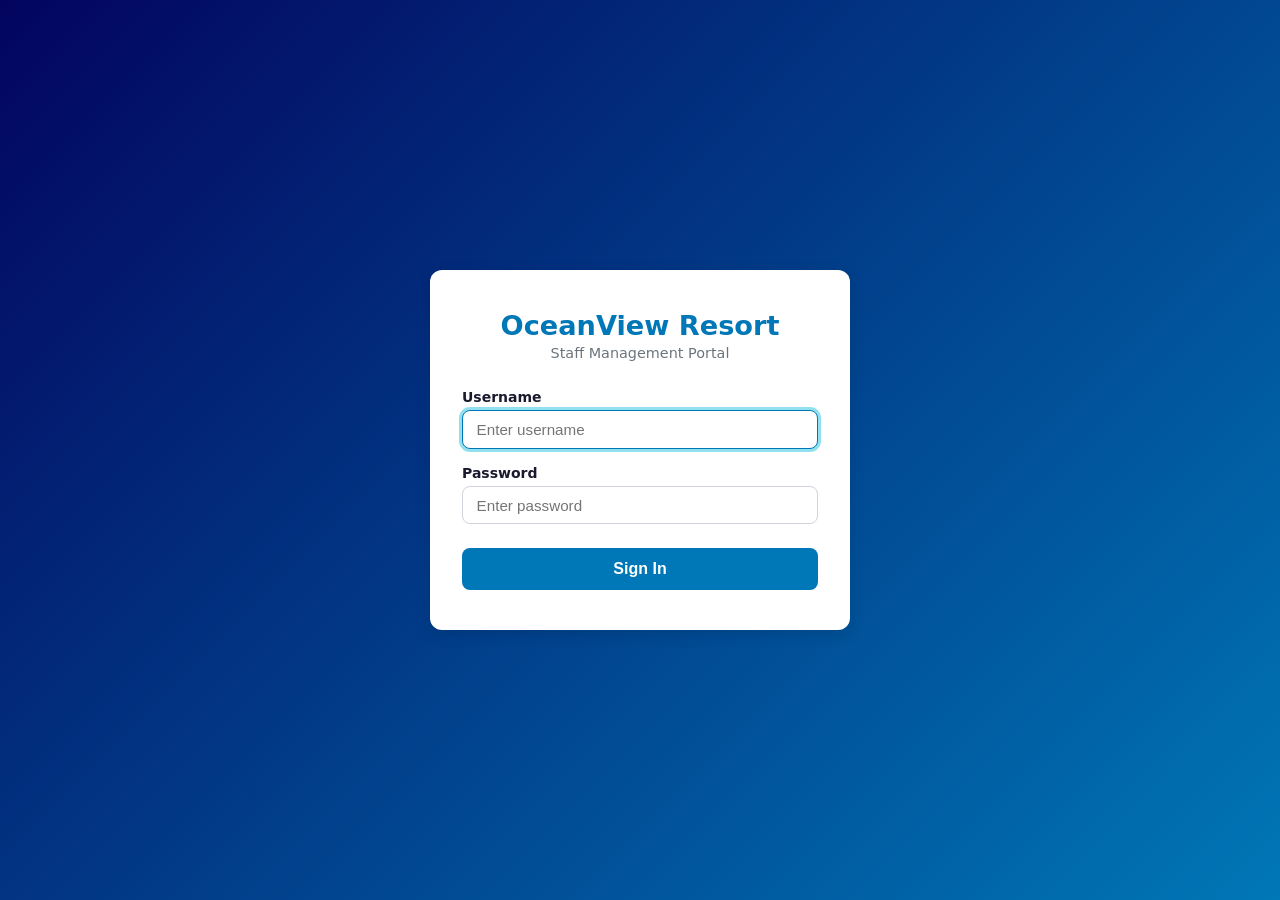
==== target/OceanViewResort-1.0-SNAPSHOT/index.html @ 2cfa8f26 "Migrate JavaFX desktop app to Servlet-based WAR web app - Deleted legacy JavaFX packages: controller" ====
<!DOCTYPE html>
<html lang="en">
<head>
  <meta charset="UTF-8"/>
  <meta name="viewport" content="width=device-width, initial-scale=1.0"/>
  <title>OceanView Resort — Staff Login</title>
  <link rel="stylesheet" href="assets/styles.css"/>
</head>
<body class="login-page">
  <div class="login-card">
    <div class="brand">
      <h1>OceanView Resort</h1>
      <p>Staff Management Portal</p>
    </div>

    <!-- Show error banner when ?error=invalid is in the URL -->
    <div id="error-banner" class="error-banner hidden">
      Invalid username or password. Please try again.
    </div>

    <form action="login" method="post" class="login-form">
      <div class="form-group">
        <label for="username">Username</label>
        <input type="text" id="username" name="username"
               placeholder="Enter username" required autofocus/>
      </div>
      <div class="form-group">
        <label for="password">Password</label>
        <input type="password" id="password" name="password"
               placeholder="Enter password" required/>
      </div>
      <button type="submit" class="btn-primary">Sign In</button>
    </form>
  </div>

  <script>
    // Show error banner if redirected with ?error=invalid
    if (new URLSearchParams(window.location.search).get('error') === 'invalid') {
      document.getElementById('error-banner').classList.remove('hidden');
    }
  </script>
</body>
</html>
---- target/OceanViewResort-1.0-SNAPSHOT/assets/styles.css ----
/* ===================================================
   OceanView Resort — Global Stylesheet
   =================================================== */

/* ---------- Reset & Base ---------- */
*, *::before, *::after { box-sizing: border-box; margin: 0; padding: 0; }

:root {
  --ocean-primary:   #0077b6;
  --ocean-secondary: #00b4d8;
  --ocean-accent:    #90e0ef;
  --ocean-dark:      #03045e;
  --ocean-light:     #caf0f8;
  --text-dark:       #1a1a2e;
  --text-muted:      #6c757d;
  --white:           #ffffff;
  --danger:          #dc3545;
  --success:         #28a745;
  --radius:          8px;
  --shadow:          0 4px 16px rgba(0,0,0,.12);
  --transition:      .25s ease;
}

body {
  font-family: 'Segoe UI', system-ui, -apple-system, sans-serif;
  font-size: 15px;
  color: var(--text-dark);
  background: var(--ocean-light);
  min-height: 100vh;
}

a { color: inherit; text-decoration: none; }

/* ---------- Buttons ---------- */
.btn-primary {
  display: inline-block;
  padding: .65rem 1.5rem;
  background: var(--ocean-primary);
  color: var(--white);
  border: none;
  border-radius: var(--radius);
  font-size: 1rem;
  font-weight: 600;
  cursor: pointer;
  transition: background var(--transition);
}
.btn-primary:hover { background: var(--ocean-dark); }

/* =====================================================
   LOGIN PAGE
   ===================================================== */
.login-page {
  display: flex;
  align-items: center;
  justify-content: center;
  background: linear-gradient(135deg, var(--ocean-dark), var(--ocean-primary));
}

.login-card {
  background: var(--white);
  border-radius: 12px;
  box-shadow: var(--shadow);
  padding: 2.5rem 2rem;
  width: 100%;
  max-width: 420px;
}

.brand {
  text-align: center;
  margin-bottom: 1.75rem;
}
.brand h1 {
  color: var(--ocean-primary);
  font-size: 1.7rem;
  margin-bottom: .25rem;
}
.brand p { color: var(--text-muted); font-size: .9rem; }

.login-form .form-group { margin-bottom: 1rem; }
.login-form label {
  display: block;
  font-weight: 600;
  margin-bottom: .35rem;
  font-size: .875rem;
}
.login-form input {
  width: 100%;
  padding: .6rem .85rem;
  border: 1.5px solid #ced4da;
  border-radius: var(--radius);
  font-size: .95rem;
  transition: border-color var(--transition);
}
.login-form input:focus {
  outline: none;
  border-color: var(--ocean-primary);
  box-shadow: 0 0 0 3px var(--ocean-accent);
}

.login-form .btn-primary { width: 100%; margin-top: .5rem; padding: .75rem; font-size: 1rem; }

.error-banner {
  background: #fdecea;
  color: var(--danger);
  border: 1px solid #f5c6cb;
  border-radius: var(--radius);
  padding: .6rem 1rem;
  margin-bottom: 1rem;
  font-size: .875rem;
  text-align: center;
}
.hidden { display: none !important; }

/* =====================================================
   DASHBOARD PAGE
   ===================================================== */
.dashboard-page { background: #f0f4f8; }

/* --- Top Nav --- */
.top-nav {
  display: flex;
  align-items: center;
  justify-content: space-between;
  background: var(--ocean-dark);
  color: var(--white);
  padding: .9rem 2rem;
  box-shadow: 0 2px 8px rgba(0,0,0,.2);
  position: sticky;
  top: 0;
  z-index: 100;
}
.top-nav .brand { font-size: 1.2rem; font-weight: 700; letter-spacing: .5px; }
.nav-links { display: flex; gap: 1.25rem; }
.nav-link {
  color: var(--ocean-accent);
  font-size: .9rem;
  font-weight: 500;
  padding: .3rem .5rem;
  border-radius: 4px;
  transition: background var(--transition), color var(--transition);
}
.nav-link:hover, .nav-link.active { background: rgba(255,255,255,.1); color: var(--white); }
.nav-link.logout { color: #ffb3b3; }
.nav-link.logout:hover { background: rgba(220,53,69,.2); color: #ff6b6b; }

/* --- Main --- */
.main-content { max-width: 1100px; margin: 0 auto; padding: 2rem 1.5rem; }
.main-content h2 { font-size: 1.6rem; color: var(--ocean-dark); margin-bottom: 1.25rem; }

/* --- Stats Grid --- */
.stats-grid {
  display: grid;
  grid-template-columns: repeat(auto-fit, minmax(180px, 1fr));
  gap: 1rem;
  margin-bottom: 2rem;
}
.stat-card {
  background: var(--white);
  border-radius: var(--radius);
  box-shadow: var(--shadow);
  padding: 1.25rem 1.5rem;
  text-align: center;
  border-top: 4px solid var(--ocean-secondary);
}
.stat-value { font-size: 2rem; font-weight: 700; color: var(--ocean-primary); }
.stat-label { font-size: .8rem; color: var(--text-muted); text-transform: uppercase; letter-spacing: .5px; margin-top: .25rem; }

/* --- Section --- */
.section {
  background: var(--white);
  border-radius: var(--radius);
  box-shadow: var(--shadow);
  padding: 1.5rem;
  margin-bottom: 1.75rem;
}
.section h3 { font-size: 1.1rem; color: var(--ocean-dark); margin-bottom: 1.25rem; border-bottom: 2px solid var(--ocean-light); padding-bottom: .5rem; }

/* --- Reservation Form --- */
.res-form .form-row { display: flex; gap: 1rem; flex-wrap: wrap; margin-bottom: .75rem; }
.res-form .form-group { flex: 1; min-width: 160px; }
.res-form label { display: block; font-size: .8rem; font-weight: 600; margin-bottom: .3rem; color: var(--text-muted); }
.res-form input, .res-form select {
  width: 100%;
  padding: .55rem .75rem;
  border: 1.5px solid #ced4da;
  border-radius: var(--radius);
  font-size: .9rem;
}
.res-form input:focus, .res-form select:focus {
  outline: none; border-color: var(--ocean-primary);
  box-shadow: 0 0 0 3px var(--ocean-accent);
}

/* --- Alert messages --- */
.alert { padding: .6rem 1rem; border-radius: var(--radius); margin-bottom: 1rem; font-size: .875rem; }
.alert.success { background: #d4edda; color: #155724; border: 1px solid #c3e6cb; }
.alert.error   { background: #fdecea; color: var(--danger); border: 1px solid #f5c6cb; }

/* --- Table --- */
.table-wrapper { overflow-x: auto; }
table { width: 100%; border-collapse: collapse; font-size: .9rem; }
th {
  background: var(--ocean-primary);
  color: var(--white);
  padding: .7rem 1rem;
  text-align: left;
  font-weight: 600;
}
td { padding: .65rem 1rem; border-bottom: 1px solid #e9ecef; }
tr:hover td { background: var(--ocean-light); }
.loading-cell { text-align: center; color: var(--text-muted); }

/* --- Responsive --- */
@media (max-width: 600px) {
  .top-nav { padding: .75rem 1rem; }
  .main-content { padding: 1rem; }
  .stats-grid { grid-template-columns: 1fr 1fr; }
  .res-form .form-row { flex-direction: column; }
}
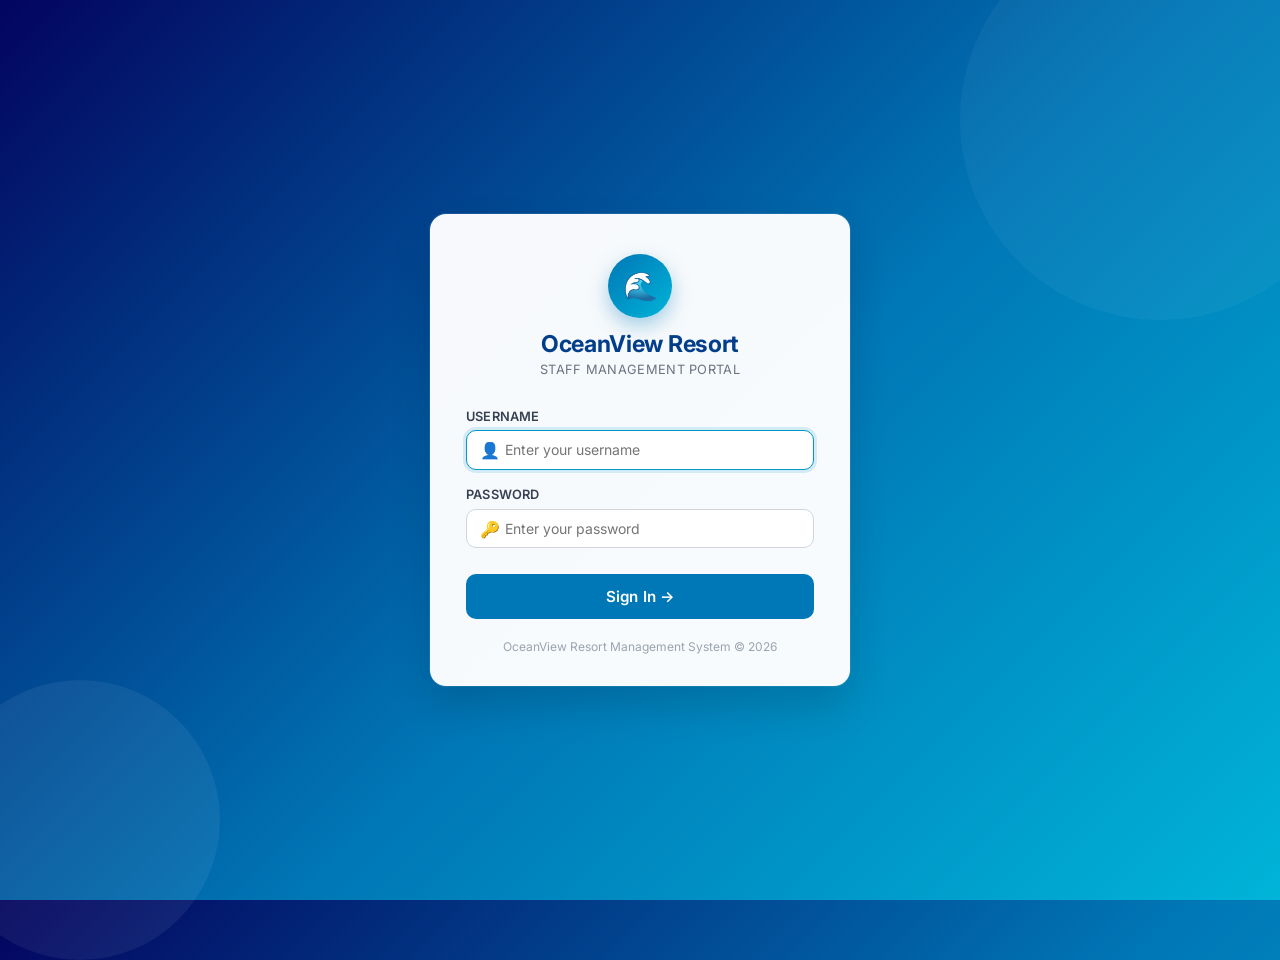
==== commit 7a41e0e5: "Full modernization: Jakarta EE 9 + Ocean Dashboard UI - Jakarta Servlet 6.0 (Tomcat 10+) throughout " ====
--- a/target/OceanViewResort-1.0-SNAPSHOT/index.html
+++ b/target/OceanViewResort-1.0-SNAPSHOT/index.html
@@ -4,40 +4,86 @@
   <meta charset="UTF-8"/>
   <meta name="viewport" content="width=device-width, initial-scale=1.0"/>
   <title>OceanView Resort — Staff Login</title>
+  <link rel="preconnect" href="https://fonts.googleapis.com"/>
+  <link href="https://fonts.googleapis.com/css2?family=Inter:wght@400;500;600;700;800&display=swap" rel="stylesheet"/>
   <link rel="stylesheet" href="assets/styles.css"/>
 </head>
 <body class="login-page">
+
   <div class="login-card">
-    <div class="brand">
+
+    <!-- ── Brand ── -->
+    <div class="login-logo">
+      <div class="logo-icon">🌊</div>
       <h1>OceanView Resort</h1>
       <p>Staff Management Portal</p>
     </div>
 
-    <!-- Show error banner when ?error=invalid is in the URL -->
-    <div id="error-banner" class="error-banner hidden">
-      Invalid username or password. Please try again.
+    <!-- ── Alert banners (shown via URL params) ── -->
+    <div id="banner-invalid" class="alert-banner error hidden">
+      ⚠️ Invalid username or password. Please try again.
+    </div>
+    <div id="banner-empty" class="alert-banner error hidden">
+      ⚠️ Please enter both username and password.
+    </div>
+    <div id="banner-session" class="alert-banner info hidden">
+      🔒 Your session has expired. Please log in again.
+    </div>
+    <div id="banner-logout" class="alert-banner success hidden">
+      ✅ You have been successfully logged out.
     </div>
 
-    <form action="login" method="post" class="login-form">
+    <!-- ── Login form ── -->
+    <form action="login" method="post" class="login-form" id="login-form">
       <div class="form-group">
         <label for="username">Username</label>
-        <input type="text" id="username" name="username"
-               placeholder="Enter username" required autofocus/>
+        <div class="input-icon-wrap">
+          <span class="icon">👤</span>
+          <input type="text" id="username" name="username"
+                 placeholder="Enter your username"
+                 autocomplete="username" required autofocus/>
+        </div>
       </div>
+
       <div class="form-group">
         <label for="password">Password</label>
-        <input type="password" id="password" name="password"
-               placeholder="Enter password" required/>
+        <div class="input-icon-wrap">
+          <span class="icon">🔑</span>
+          <input type="password" id="password" name="password"
+                 placeholder="Enter your password"
+                 autocomplete="current-password" required/>
+        </div>
       </div>
-      <button type="submit" class="btn-primary">Sign In</button>
+
+      <button type="submit" class="btn btn-primary">
+        Sign In →
+      </button>
     </form>
+
+    <p style="text-align:center;margin-top:1.25rem;font-size:.75rem;color:var(--gray-400);">
+      OceanView Resort Management System &copy; 2026
+    </p>
   </div>
 
   <script>
-    // Show error banner if redirected with ?error=invalid
-    if (new URLSearchParams(window.location.search).get('error') === 'invalid') {
-      document.getElementById('error-banner').classList.remove('hidden');
-    }
+    // Show the correct alert based on URL parameter
+    const params = new URLSearchParams(window.location.search);
+    const err = params.get('error');
+    const logout = params.get('logout');
+    if (err === 'invalid')  document.getElementById('banner-invalid').classList.remove('hidden');
+    if (err === 'empty')    document.getElementById('banner-empty').classList.remove('hidden');
+    if (err === 'session')  document.getElementById('banner-session').classList.remove('hidden');
+    if (logout === 'true')  document.getElementById('banner-logout').classList.remove('hidden');
+
+    // Clear error params from URL bar without reload
+    if (err || logout) history.replaceState({}, '', window.location.pathname);
+
+    // Disable submit briefly to prevent double-click
+    document.getElementById('login-form').addEventListener('submit', function() {
+      const btn = this.querySelector('[type=submit]');
+      btn.disabled = true;
+      btn.innerHTML = '<span style="display:inline-block;width:14px;height:14px;border:2px solid rgba(255,255,255,.4);border-top-color:#fff;border-radius:50%;animation:spin .7s linear infinite;vertical-align:middle"></span> Signing in…';
+    });
   </script>
 </body>
 </html>
--- a/target/OceanViewResort-1.0-SNAPSHOT/assets/styles.css
+++ b/target/OceanViewResort-1.0-SNAPSHOT/assets/styles.css
@@ -1,219 +1,872 @@
-/* ===================================================
-   OceanView Resort — Global Stylesheet
-   =================================================== */
-
-/* ---------- Reset & Base ---------- */
+﻿/* ============================================================
+   OceanView Resort â€“ Master Stylesheet
+   Ocean Theme | CSS Grid + Flexbox | Responsive
+   ============================================================ */
+
+/* â”€â”€ Custom Properties â”€â”€â”€â”€â”€â”€â”€â”€â”€â”€â”€â”€â”€â”€â”€â”€â”€â”€â”€â”€â”€â”€â”€â”€â”€â”€â”€â”€â”€â”€â”€â”€â”€â”€â”€â”€â”€â”€â”€â”€ */
+:root {
+  --oc-900: #03045e;
+  --oc-800: #023e8a;
+  --oc-700: #0077b6;
+  --oc-600: #0096c7;
+  --oc-500: #00b4d8;
+  --oc-400: #48cae4;
+  --oc-300: #90e0ef;
+  --oc-200: #ade8f4;
+  --oc-100: #caf0f8;
+  --oc-50 : #f0fbff;
+
+  --green  : #10b981;
+  --yellow : #f59e0b;
+  --red    : #ef4444;
+  --purple : #8b5cf6;
+
+  --gray-900: #111827;
+  --gray-800: #1f2937;
+  --gray-700: #374151;
+  --gray-600: #4b5563;
+  --gray-500: #6b7280;
+  --gray-400: #9ca3af;
+  --gray-300: #d1d5db;
+  --gray-200: #e5e7eb;
+  --gray-100: #f3f4f6;
+  --white   : #ffffff;
+
+  --sidebar-w : 255px;
+  --header-h  : 64px;
+  --radius    : 10px;
+  --radius-lg : 16px;
+  --shadow-sm : 0 1px 3px rgba(0,0,0,.08), 0 1px 2px rgba(0,0,0,.06);
+  --shadow    : 0 4px 16px rgba(0,0,0,.10);
+  --shadow-lg : 0 20px 40px rgba(0,0,0,.14);
+  --transition: .2s cubic-bezier(.4,0,.2,1);
+}
+
+/* â”€â”€ Reset â”€â”€â”€â”€â”€â”€â”€â”€â”€â”€â”€â”€â”€â”€â”€â”€â”€â”€â”€â”€â”€â”€â”€â”€â”€â”€â”€â”€â”€â”€â”€â”€â”€â”€â”€â”€â”€â”€â”€â”€â”€â”€â”€â”€â”€â”€â”€â”€â”€â”€â”€â”€â”€ */
 *, *::before, *::after { box-sizing: border-box; margin: 0; padding: 0; }
-
-:root {
-  --ocean-primary:   #0077b6;
-  --ocean-secondary: #00b4d8;
-  --ocean-accent:    #90e0ef;
-  --ocean-dark:      #03045e;
-  --ocean-light:     #caf0f8;
-  --text-dark:       #1a1a2e;
-  --text-muted:      #6c757d;
-  --white:           #ffffff;
-  --danger:          #dc3545;
-  --success:         #28a745;
-  --radius:          8px;
-  --shadow:          0 4px 16px rgba(0,0,0,.12);
-  --transition:      .25s ease;
-}
-
+html { -webkit-text-size-adjust: 100%; }
 body {
-  font-family: 'Segoe UI', system-ui, -apple-system, sans-serif;
-  font-size: 15px;
-  color: var(--text-dark);
-  background: var(--ocean-light);
+  font-family: 'Inter', 'Segoe UI', system-ui, -apple-system, sans-serif;
+  font-size: 14px;
+  color: var(--gray-800);
+  background: var(--gray-100);
+  -webkit-font-smoothing: antialiased;
+}
+a { color: inherit; text-decoration: none; }
+img { display: block; max-width: 100%; }
+button, input, select, textarea { font-family: inherit; font-size: inherit; }
+
+/* ============================================================
+   â–ˆâ–ˆ       â–ˆâ–ˆâ–ˆâ–ˆâ–ˆâ–ˆ   â–ˆâ–ˆâ–ˆâ–ˆâ–ˆâ–ˆ  â–ˆâ–ˆ â–ˆâ–ˆâ–ˆ    â–ˆâ–ˆ
+   â–ˆâ–ˆ      â–ˆâ–ˆ    â–ˆâ–ˆ â–ˆâ–ˆ       â–ˆâ–ˆ â–ˆâ–ˆâ–ˆâ–ˆ   â–ˆâ–ˆ
+   â–ˆâ–ˆ      â–ˆâ–ˆ    â–ˆâ–ˆ â–ˆâ–ˆ   â–ˆâ–ˆâ–ˆ â–ˆâ–ˆ â–ˆâ–ˆ â–ˆâ–ˆ  â–ˆâ–ˆ
+   â–ˆâ–ˆ      â–ˆâ–ˆ    â–ˆâ–ˆ â–ˆâ–ˆ    â–ˆâ–ˆ â–ˆâ–ˆ â–ˆâ–ˆ  â–ˆâ–ˆ â–ˆâ–ˆ
+   â–ˆâ–ˆâ–ˆâ–ˆâ–ˆâ–ˆâ–ˆ  â–ˆâ–ˆâ–ˆâ–ˆâ–ˆâ–ˆ   â–ˆâ–ˆâ–ˆâ–ˆâ–ˆâ–ˆ  â–ˆâ–ˆ â–ˆâ–ˆ   â–ˆâ–ˆâ–ˆâ–ˆ
+   ============================================================ */
+.login-page {
   min-height: 100vh;
-}
-
-a { color: inherit; text-decoration: none; }
-
-/* ---------- Buttons ---------- */
-.btn-primary {
-  display: inline-block;
-  padding: .65rem 1.5rem;
-  background: var(--ocean-primary);
-  color: var(--white);
+  display: flex;
+  align-items: center;
+  justify-content: center;
+  background:
+    linear-gradient(135deg, var(--oc-900) 0%, var(--oc-700) 55%, var(--oc-500) 100%);
+  position: relative;
+  overflow: hidden;
+}
+
+/* Decorative wave blobs */
+.login-page::before,
+.login-page::after {
+  content: '';
+  position: absolute;
+  border-radius: 50%;
+  animation: float 8s ease-in-out infinite;
+}
+.login-page::before {
+  width: 400px; height: 400px;
+  background: rgba(255,255,255,.04);
+  top: -80px; right: -80px;
+}
+.login-page::after {
+  width: 280px; height: 280px;
+  background: rgba(255,255,255,.06);
+  bottom: -60px; left: -60px;
+  animation-delay: -4s;
+}
+@keyframes float {
+  0%,100% { transform: translateY(0) rotate(0deg); }
+  50%      { transform: translateY(-20px) rotate(5deg); }
+}
+
+/* â”€ Card â”€â”€â”€â”€â”€â”€â”€â”€â”€â”€â”€â”€â”€â”€â”€â”€â”€â”€â”€â”€â”€â”€â”€â”€â”€â”€â”€â”€â”€â”€â”€â”€â”€â”€â”€â”€â”€â”€â”€â”€â”€â”€â”€â”€â”€â”€â”€â”€â”€â”€â”€â”€â”€â”€â”€ */
+.login-card {
+  position: relative;
+  z-index: 1;
+  background: rgba(255,255,255,.97);
+  backdrop-filter: blur(12px);
+  border-radius: var(--radius-lg);
+  box-shadow: var(--shadow-lg), 0 0 0 1px rgba(255,255,255,.1);
+  padding: 2.5rem 2.25rem 2rem;
+  width: 100%;
+  max-width: 420px;
+  animation: slideUp .5s cubic-bezier(.4,0,.2,1) both;
+}
+@keyframes slideUp {
+  from { opacity:0; transform: translateY(28px); }
+  to   { opacity:1; transform: translateY(0); }
+}
+
+.login-logo {
+  display: flex;
+  flex-direction: column;
+  align-items: center;
+  margin-bottom: 2rem;
+}
+.login-logo .logo-icon {
+  width: 64px; height: 64px;
+  border-radius: 50%;
+  background: linear-gradient(135deg, var(--oc-700), var(--oc-500));
+  display: flex;
+  align-items: center;
+  justify-content: center;
+  font-size: 1.75rem;
+  margin-bottom: .75rem;
+  box-shadow: 0 8px 20px rgba(0, 119, 182, .35);
+}
+.login-logo h1 {
+  font-size: 1.45rem;
+  font-weight: 700;
+  color: var(--oc-800);
+  letter-spacing: -.3px;
+}
+.login-logo p {
+  font-size: .8rem;
+  color: var(--gray-500);
+  margin-top: .2rem;
+  letter-spacing: .3px;
+  text-transform: uppercase;
+}
+
+/* Alert banners */
+.alert-banner {
+  display: flex;
+  align-items: center;
+  gap: .5rem;
+  padding: .65rem .9rem;
+  border-radius: var(--radius);
+  font-size: .83rem;
+  margin-bottom: 1.25rem;
+  animation: slideDown .3s ease;
+}
+@keyframes slideDown {
+  from { opacity:0; transform:translateY(-8px); }
+  to   { opacity:1; transform:translateY(0); }
+}
+.alert-banner.error   { background:#fef2f2; color: var(--red);   border:1px solid #fecaca; }
+.alert-banner.success { background:#f0fdf4; color: var(--green); border:1px solid #bbf7d0; }
+.alert-banner.info    { background:#eff6ff; color: var(--oc-700);border:1px solid #bfdbfe; }
+.hidden { display: none !important; }
+
+/* Form groups */
+.form-group { margin-bottom: 1.1rem; }
+.form-group label {
+  display: block;
+  font-weight: 600;
+  font-size: .8rem;
+  color: var(--gray-700);
+  margin-bottom: .4rem;
+  letter-spacing: .2px;
+  text-transform: uppercase;
+}
+.form-group input,
+.form-group select,
+.form-group textarea {
+  width: 100%;
+  padding: .65rem .9rem;
+  border: 1.5px solid var(--gray-300);
+  border-radius: var(--radius);
+  background: var(--white);
+  color: var(--gray-900);
+  transition: border-color var(--transition), box-shadow var(--transition);
+  outline: none;
+}
+.form-group input:focus,
+.form-group select:focus,
+.form-group textarea:focus {
+  border-color: var(--oc-600);
+  box-shadow: 0 0 0 3px rgba(0,150,199,.15);
+}
+.form-group textarea { resize: vertical; min-height: 72px; }
+
+/* Input with icon */
+.input-icon-wrap { position: relative; }
+.input-icon-wrap .icon {
+  position: absolute;
+  left: .85rem; top: 50%;
+  transform: translateY(-50%);
+  color: var(--gray-400);
+  font-size: 1rem;
+  pointer-events: none;
+}
+.input-icon-wrap input { padding-left: 2.4rem; }
+
+/* â”€ Buttons â”€â”€â”€â”€â”€â”€â”€â”€â”€â”€â”€â”€â”€â”€â”€â”€â”€â”€â”€â”€â”€â”€â”€â”€â”€â”€â”€â”€â”€â”€â”€â”€â”€â”€â”€â”€â”€â”€â”€â”€â”€â”€â”€â”€â”€â”€â”€â”€â”€â”€â”€â”€ */
+.btn {
+  display: inline-flex;
+  align-items: center;
+  justify-content: center;
+  gap: .4rem;
+  padding: .6rem 1.25rem;
   border: none;
   border-radius: var(--radius);
-  font-size: 1rem;
   font-weight: 600;
+  font-size: .85rem;
   cursor: pointer;
-  transition: background var(--transition);
-}
-.btn-primary:hover { background: var(--ocean-dark); }
-
-/* =====================================================
-   LOGIN PAGE
-   ===================================================== */
-.login-page {
-  display: flex;
-  align-items: center;
-  justify-content: center;
-  background: linear-gradient(135deg, var(--ocean-dark), var(--ocean-primary));
-}
-
-.login-card {
+  transition: all var(--transition);
+  white-space: nowrap;
+  letter-spacing: .1px;
+}
+.btn:disabled { opacity:.55; cursor:not-allowed; }
+.btn-primary  { background: var(--oc-700);  color: var(--white); }
+.btn-primary:hover  { background: var(--oc-800); box-shadow: 0 4px 12px rgba(0,119,182,.35); transform:translateY(-1px); }
+.btn-success  { background: var(--green);   color: var(--white); }
+.btn-success:hover  { background: #059669; box-shadow: 0 4px 12px rgba(16,185,129,.3); transform:translateY(-1px); }
+.btn-danger   { background: var(--red);     color: var(--white); }
+.btn-danger:hover   { background: #dc2626; box-shadow: 0 4px 12px rgba(239,68,68,.3); transform:translateY(-1px); }
+.btn-warning  { background: var(--yellow);  color: var(--white); }
+.btn-warning:hover  { background: #d97706; transform:translateY(-1px); }
+.btn-outline  { background: transparent; color: var(--oc-700); border: 1.5px solid var(--oc-700); }
+.btn-outline:hover  { background: var(--oc-50); }
+.btn-ghost    { background: transparent; color: var(--gray-600); }
+.btn-ghost:hover    { background: var(--gray-100); color: var(--gray-800); }
+.btn-sm  { padding: .35rem .75rem; font-size: .78rem; }
+.btn-lg  { padding: .75rem 1.75rem; font-size: .95rem; }
+.btn-icon{ padding: .5rem; border-radius: 8px; }
+.btn-full{ width: 100%; }
+
+/* Login submit */
+.login-card .btn-primary {
+  width: 100%;
+  padding: .8rem;
+  font-size: .95rem;
+  margin-top: .5rem;
+}
+
+/* ============================================================
+   DASHBOARD SHELL
+   ============================================================ */
+.dash-wrap {
+  display: flex;
+  height: 100vh;
+  overflow: hidden;
+}
+
+/* â”€ Sidebar â”€â”€â”€â”€â”€â”€â”€â”€â”€â”€â”€â”€â”€â”€â”€â”€â”€â”€â”€â”€â”€â”€â”€â”€â”€â”€â”€â”€â”€â”€â”€â”€â”€â”€â”€â”€â”€â”€â”€â”€â”€â”€â”€â”€â”€â”€â”€â”€â”€â”€â”€â”€ */
+.sidebar {
+  width: var(--sidebar-w);
+  flex-shrink: 0;
+  display: flex;
+  flex-direction: column;
+  background: linear-gradient(180deg, var(--oc-900) 0%, var(--oc-800) 100%);
+  color: var(--oc-200);
+  overflow-y: auto;
+  overflow-x: hidden;
+  transition: width var(--transition);
+  z-index: 200;
+}
+
+/* Sidebar brand */
+.sidebar-brand {
+  display: flex;
+  align-items: center;
+  gap: .75rem;
+  padding: 1.25rem 1.25rem 1rem;
+  border-bottom: 1px solid rgba(255,255,255,.07);
+}
+.sidebar-brand .brand-icon {
+  width: 38px; height: 38px;
+  border-radius: 10px;
+  background: linear-gradient(135deg, var(--oc-600), var(--oc-400));
+  display: flex; align-items: center; justify-content: center;
+  font-size: 1.1rem;
+  flex-shrink: 0;
+  box-shadow: 0 4px 10px rgba(0,0,0,.25);
+}
+.sidebar-brand .brand-text { line-height: 1.25; }
+.sidebar-brand .brand-text strong { display:block; font-size: .9rem; color: var(--white); letter-spacing: .2px; }
+.sidebar-brand .brand-text span   { font-size: .7rem; color: var(--oc-400); letter-spacing: .5px; text-transform: uppercase; }
+
+/* Sidebar section label */
+.sidebar-section-label {
+  font-size: .65rem;
+  font-weight: 700;
+  letter-spacing: 1px;
+  text-transform: uppercase;
+  color: var(--oc-400);
+  padding: 1.1rem 1.25rem .4rem;
+}
+
+/* Nav links */
+.sidebar-nav { list-style: none; padding: .25rem .75rem; }
+.sidebar-nav li + li { margin-top: .15rem; }
+.nav-item {
+  display: flex;
+  align-items: center;
+  gap: .75rem;
+  padding: .65rem .85rem;
+  border-radius: 9px;
+  cursor: pointer;
+  font-weight: 500;
+  font-size: .875rem;
+  color: var(--oc-200);
+  transition: all var(--transition);
+  user-select: none;
+}
+.nav-item .nav-icon {
+  font-size: 1.1rem;
+  width: 22px;
+  text-align: center;
+  flex-shrink: 0;
+}
+.nav-item span { flex: 1; }
+.nav-item .nav-badge {
+  font-size: .65rem;
+  font-weight: 700;
+  padding: .15rem .45rem;
+  border-radius: 99px;
+  background: var(--oc-600);
+  color: var(--white);
+  min-width: 18px;
+  text-align: center;
+}
+.nav-item:hover     { background: rgba(255,255,255,.08); color: var(--white); }
+.nav-item.active    { background: var(--oc-600); color: var(--white); box-shadow: 0 4px 12px rgba(0,150,199,.35); }
+.nav-item.active .nav-icon { color: var(--white); }
+
+/* Sidebar footer */
+.sidebar-footer {
+  margin-top: auto;
+  padding: .75rem;
+  border-top: 1px solid rgba(255,255,255,.07);
+}
+.user-pill {
+  display: flex;
+  align-items: center;
+  gap: .65rem;
+  padding: .6rem .75rem;
+  border-radius: 9px;
+  background: rgba(255,255,255,.07);
+}
+.user-pill .avatar {
+  width: 32px; height: 32px;
+  border-radius: 50%;
+  background: linear-gradient(135deg, var(--oc-500), var(--oc-300));
+  display: flex; align-items: center; justify-content: center;
+  font-size: .85rem;
+  font-weight: 700;
+  color: var(--oc-900);
+  flex-shrink: 0;
+}
+.user-pill .user-info { flex: 1; min-width: 0; }
+.user-pill .user-info strong {
+  display: block;
+  font-size: .82rem;
+  color: var(--white);
+  white-space: nowrap;
+  overflow: hidden;
+  text-overflow: ellipsis;
+}
+.user-pill .user-info span { font-size: .7rem; color: var(--oc-400); }
+.user-pill .logout-btn {
+  background: none; border: none; cursor: pointer;
+  color: var(--oc-400); font-size: .85rem;
+  padding: .25rem;
+  border-radius: 6px;
+  display: flex; align-items: center;
+  transition: color var(--transition), background var(--transition);
+}
+.user-pill .logout-btn:hover { color: var(--red); background: rgba(239,68,68,.1); }
+
+/* â”€ Main content â”€â”€â”€â”€â”€â”€â”€â”€â”€â”€â”€â”€â”€â”€â”€â”€â”€â”€â”€â”€â”€â”€â”€â”€â”€â”€â”€â”€â”€â”€â”€â”€â”€â”€â”€â”€â”€â”€â”€â”€â”€â”€â”€â”€â”€â”€â”€ */
+.main-wrap {
+  flex: 1;
+  display: flex;
+  flex-direction: column;
+  overflow: hidden;
+}
+
+/* Top header bar */
+.top-header {
+  height: var(--header-h);
+  flex-shrink: 0;
+  display: flex;
+  align-items: center;
+  padding: 0 1.75rem;
   background: var(--white);
-  border-radius: 12px;
-  box-shadow: var(--shadow);
-  padding: 2.5rem 2rem;
-  width: 100%;
-  max-width: 420px;
-}
-
-.brand {
-  text-align: center;
-  margin-bottom: 1.75rem;
-}
-.brand h1 {
-  color: var(--ocean-primary);
-  font-size: 1.7rem;
-  margin-bottom: .25rem;
-}
-.brand p { color: var(--text-muted); font-size: .9rem; }
-
-.login-form .form-group { margin-bottom: 1rem; }
-.login-form label {
-  display: block;
-  font-weight: 600;
-  margin-bottom: .35rem;
-  font-size: .875rem;
-}
-.login-form input {
-  width: 100%;
-  padding: .6rem .85rem;
-  border: 1.5px solid #ced4da;
+  border-bottom: 1px solid var(--gray-200);
+  box-shadow: var(--shadow-sm);
+  gap: 1rem;
+}
+.page-title {
+  flex: 1;
+}
+.page-title h2 {
+  font-size: 1.1rem;
+  font-weight: 700;
+  color: var(--gray-900);
+  line-height: 1;
+}
+.page-title p {
+  font-size: .75rem;
+  color: var(--gray-500);
+  margin-top: .2rem;
+}
+
+.header-actions { display: flex; align-items: center; gap: .75rem; }
+.header-search {
+  display: flex;
+  align-items: center;
+  background: var(--gray-100);
+  border: 1.5px solid var(--gray-200);
   border-radius: var(--radius);
-  font-size: .95rem;
+  padding: .4rem .75rem;
+  gap: .4rem;
   transition: border-color var(--transition);
 }
-.login-form input:focus {
+.header-search:focus-within { border-color: var(--oc-500); background: var(--white); }
+.header-search input {
+  background: none;
+  border: none;
   outline: none;
-  border-color: var(--ocean-primary);
-  box-shadow: 0 0 0 3px var(--ocean-accent);
-}
-
-.login-form .btn-primary { width: 100%; margin-top: .5rem; padding: .75rem; font-size: 1rem; }
-
-.error-banner {
-  background: #fdecea;
-  color: var(--danger);
-  border: 1px solid #f5c6cb;
-  border-radius: var(--radius);
-  padding: .6rem 1rem;
-  margin-bottom: 1rem;
-  font-size: .875rem;
-  text-align: center;
-}
-.hidden { display: none !important; }
-
-/* =====================================================
-   DASHBOARD PAGE
-   ===================================================== */
-.dashboard-page { background: #f0f4f8; }
-
-/* --- Top Nav --- */
-.top-nav {
-  display: flex;
-  align-items: center;
-  justify-content: space-between;
-  background: var(--ocean-dark);
-  color: var(--white);
-  padding: .9rem 2rem;
-  box-shadow: 0 2px 8px rgba(0,0,0,.2);
-  position: sticky;
-  top: 0;
-  z-index: 100;
-}
-.top-nav .brand { font-size: 1.2rem; font-weight: 700; letter-spacing: .5px; }
-.nav-links { display: flex; gap: 1.25rem; }
-.nav-link {
-  color: var(--ocean-accent);
-  font-size: .9rem;
-  font-weight: 500;
-  padding: .3rem .5rem;
-  border-radius: 4px;
-  transition: background var(--transition), color var(--transition);
-}
-.nav-link:hover, .nav-link.active { background: rgba(255,255,255,.1); color: var(--white); }
-.nav-link.logout { color: #ffb3b3; }
-.nav-link.logout:hover { background: rgba(220,53,69,.2); color: #ff6b6b; }
-
-/* --- Main --- */
-.main-content { max-width: 1100px; margin: 0 auto; padding: 2rem 1.5rem; }
-.main-content h2 { font-size: 1.6rem; color: var(--ocean-dark); margin-bottom: 1.25rem; }
-
-/* --- Stats Grid --- */
+  font-size: .83rem;
+  color: var(--gray-800);
+  width: 190px;
+}
+.header-search .icon { color: var(--gray-400); font-size: .9rem; }
+
+/* Content area */
+.content-area {
+  flex: 1;
+  overflow-y: auto;
+  padding: 1.5rem 1.75rem;
+}
+.view { display: none; }
+.view.active { display: block; }
+
+/* â”€ Stat Cards â”€â”€â”€â”€â”€â”€â”€â”€â”€â”€â”€â”€â”€â”€â”€â”€â”€â”€â”€â”€â”€â”€â”€â”€â”€â”€â”€â”€â”€â”€â”€â”€â”€â”€â”€â”€â”€â”€â”€â”€â”€â”€â”€â”€â”€â”€â”€â”€â”€ */
 .stats-grid {
   display: grid;
-  grid-template-columns: repeat(auto-fit, minmax(180px, 1fr));
-  gap: 1rem;
-  margin-bottom: 2rem;
+  grid-template-columns: repeat(auto-fit, minmax(210px, 1fr));
+  gap: 1.1rem;
+  margin-bottom: 1.5rem;
 }
 .stat-card {
   background: var(--white);
+  border-radius: var(--radius-lg);
+  padding: 1.4rem 1.5rem;
+  box-shadow: var(--shadow-sm);
+  display: flex;
+  align-items: flex-start;
+  gap: 1rem;
+  position: relative;
+  overflow: hidden;
+  transition: transform var(--transition), box-shadow var(--transition);
+  border: 1px solid var(--gray-200);
+}
+.stat-card:hover { transform: translateY(-3px); box-shadow: var(--shadow); }
+.stat-card::after {
+  content:'';
+  position: absolute;
+  bottom: 0; left: 0; right: 0;
+  height: 3px;
+  border-radius: 0 0 var(--radius-lg) var(--radius-lg);
+}
+.stat-card.blue  ::after, .stat-card.blue  { --accent: var(--oc-600); }
+.stat-card.green ::after, .stat-card.green { --accent: var(--green); }
+.stat-card.yellow::after, .stat-card.yellow{ --accent: var(--yellow); }
+.stat-card.purple::after, .stat-card.purple{ --accent: var(--purple); }
+.stat-card::after { background: var(--accent); }
+
+.stat-icon {
+  width: 46px; height: 46px;
+  border-radius: 12px;
+  display: flex;
+  align-items: center;
+  justify-content: center;
+  font-size: 1.3rem;
+  flex-shrink: 0;
+  background: color-mix(in srgb, var(--accent) 12%, transparent);
+  color: var(--accent);
+}
+.stat-body { flex: 1; min-width: 0; }
+.stat-value {
+  font-size: 1.7rem;
+  font-weight: 800;
+  color: var(--gray-900);
+  line-height: 1;
+  letter-spacing: -1px;
+}
+.stat-label {
+  font-size: .75rem;
+  color: var(--gray-500);
+  margin-top: .3rem;
+  font-weight: 500;
+  text-transform: uppercase;
+  letter-spacing: .4px;
+}
+.stat-change {
+  font-size: .72rem;
+  margin-top: .4rem;
+  font-weight: 600;
+}
+.stat-change.up   { color: var(--green); }
+.stat-change.down { color: var(--red); }
+
+/* â”€ Panel / Card â”€â”€â”€â”€â”€â”€â”€â”€â”€â”€â”€â”€â”€â”€â”€â”€â”€â”€â”€â”€â”€â”€â”€â”€â”€â”€â”€â”€â”€â”€â”€â”€â”€â”€â”€â”€â”€â”€â”€â”€â”€â”€â”€â”€â”€â”€â”€ */
+.panel {
+  background: var(--white);
+  border-radius: var(--radius-lg);
+  box-shadow: var(--shadow-sm);
+  border: 1px solid var(--gray-200);
+  margin-bottom: 1.25rem;
+  overflow: hidden;
+}
+.panel-header {
+  display: flex;
+  align-items: center;
+  padding: 1rem 1.25rem;
+  border-bottom: 1px solid var(--gray-200);
+  gap: .75rem;
+}
+.panel-header h3 {
+  flex: 1;
+  font-size: .95rem;
+  font-weight: 700;
+  color: var(--gray-800);
+}
+.panel-header .panel-actions { display: flex; gap: .5rem; align-items: center; }
+.panel-body { padding: 0; }
+
+/* â”€ Table â”€â”€â”€â”€â”€â”€â”€â”€â”€â”€â”€â”€â”€â”€â”€â”€â”€â”€â”€â”€â”€â”€â”€â”€â”€â”€â”€â”€â”€â”€â”€â”€â”€â”€â”€â”€â”€â”€â”€â”€â”€â”€â”€â”€â”€â”€â”€â”€â”€â”€â”€â”€â”€â”€ */
+.table-wrap { overflow-x: auto; }
+table.data-table {
+  width: 100%;
+  border-collapse: collapse;
+  font-size: .83rem;
+}
+.data-table thead tr { background: var(--gray-50, #f9fafb); }
+.data-table th {
+  padding: .7rem 1rem;
+  text-align: left;
+  font-size: .7rem;
+  font-weight: 700;
+  color: var(--gray-500);
+  text-transform: uppercase;
+  letter-spacing: .5px;
+  border-bottom: 1px solid var(--gray-200);
+  white-space: nowrap;
+}
+.data-table td {
+  padding: .75rem 1rem;
+  border-bottom: 1px solid var(--gray-100);
+  color: var(--gray-700);
+  vertical-align: middle;
+}
+.data-table tbody tr:last-child td { border-bottom: none; }
+.data-table tbody tr:hover td { background: var(--oc-50); }
+.data-table .td-mono { font-family: 'Courier New', monospace; font-size: .8rem; font-weight: 600; color: var(--oc-700); }
+.data-table .td-name { font-weight: 600; color: var(--gray-900); }
+.data-table .td-muted { color: var(--gray-500); font-size: .78rem; }
+.data-table .td-amount { font-weight: 700; color: var(--gray-900); }
+.data-table .td-actions { display: flex; gap: .4rem; flex-wrap: nowrap; }
+.empty-row td {
+  text-align: center;
+  padding: 3rem 1rem;
+  color: var(--gray-400);
+  font-size: .9rem;
+}
+.empty-row .empty-icon { font-size: 2.5rem; display: block; margin-bottom: .75rem; }
+
+/* â”€ Badges â”€â”€â”€â”€â”€â”€â”€â”€â”€â”€â”€â”€â”€â”€â”€â”€â”€â”€â”€â”€â”€â”€â”€â”€â”€â”€â”€â”€â”€â”€â”€â”€â”€â”€â”€â”€â”€â”€â”€â”€â”€â”€â”€â”€â”€â”€â”€â”€â”€â”€â”€â”€â”€ */
+.badge {
+  display: inline-flex;
+  align-items: center;
+  gap: .3rem;
+  padding: .25rem .65rem;
+  border-radius: 99px;
+  font-size: .72rem;
+  font-weight: 600;
+  letter-spacing: .2px;
+}
+.badge::before { content:''; width:6px; height:6px; border-radius:50%; background: currentColor; opacity:.8; }
+.badge-success  { background:#f0fdf4; color:#15803d; }
+.badge-danger   { background:#fef2f2; color:#b91c1c; }
+.badge-warning  { background:#fffbeb; color:#b45309; }
+.badge-info     { background:#eff6ff; color:var(--oc-700); }
+.badge-gray     { background:var(--gray-100); color:var(--gray-600); }
+
+/* â”€ Rooms Grid â”€â”€â”€â”€â”€â”€â”€â”€â”€â”€â”€â”€â”€â”€â”€â”€â”€â”€â”€â”€â”€â”€â”€â”€â”€â”€â”€â”€â”€â”€â”€â”€â”€â”€â”€â”€â”€â”€â”€â”€â”€â”€â”€â”€â”€â”€â”€â”€â”€ */
+.rooms-grid {
+  display: grid;
+  grid-template-columns: repeat(auto-fill, minmax(220px, 1fr));
+  gap: 1rem;
+  padding: 1.25rem;
+}
+.room-card {
+  border: 1.5px solid var(--gray-200);
+  border-radius: var(--radius-lg);
+  padding: 1.25rem;
+  background: var(--white);
+  transition: all var(--transition);
+  cursor: default;
+}
+.room-card:hover { border-color: var(--oc-400); box-shadow: var(--shadow); transform: translateY(-2px); }
+.room-card-header {
+  display: flex;
+  justify-content: space-between;
+  align-items: flex-start;
+  margin-bottom: .75rem;
+}
+.room-number { font-size: 1.3rem; font-weight: 800; color: var(--oc-700); }
+.room-type   { font-size: .8rem; font-weight: 600; color: var(--gray-600); margin-top: .1rem; }
+.room-rate   {
+  font-size: 1rem;
+  font-weight: 700;
+  color: var(--gray-900);
+  margin: .5rem 0 .9rem;
+}
+.room-rate span { font-size: .7rem; color: var(--gray-400); font-weight: 400; }
+.room-amenities { font-size: .73rem; color: var(--gray-400); margin-bottom: .85rem; }
+.room-actions { display: flex; gap: .5rem; }
+
+/* â”€ Billing Invoice â”€â”€â”€â”€â”€â”€â”€â”€â”€â”€â”€â”€â”€â”€â”€â”€â”€â”€â”€â”€â”€â”€â”€â”€â”€â”€â”€â”€â”€â”€â”€â”€â”€â”€â”€â”€â”€â”€â”€â”€â”€â”€â”€â”€ */
+.invoice-grid {
+  display: grid;
+  grid-template-columns: repeat(auto-fit, minmax(170px, 1fr));
+  gap: .75rem;
+  margin: .75rem 0;
+}
+.invoice-line {
+  display: flex;
+  justify-content: space-between;
+  padding: .4rem 0;
+  border-bottom: 1px dashed var(--gray-200);
+  font-size: .85rem;
+}
+.invoice-line.total {
+  border-top: 2px solid var(--oc-700);
+  border-bottom: none;
+  margin-top: .25rem;
+  font-weight: 700;
+  font-size: .95rem;
+  color: var(--oc-800);
+}
+.invoice-label { color: var(--gray-600); }
+.invoice-value { font-weight: 600; }
+
+/* â”€ Modal â”€â”€â”€â”€â”€â”€â”€â”€â”€â”€â”€â”€â”€â”€â”€â”€â”€â”€â”€â”€â”€â”€â”€â”€â”€â”€â”€â”€â”€â”€â”€â”€â”€â”€â”€â”€â”€â”€â”€â”€â”€â”€â”€â”€â”€â”€â”€â”€â”€â”€â”€â”€â”€â”€ */
+.modal-overlay {
+  position: fixed;
+  inset: 0;
+  background: rgba(0,0,0,.45);
+  backdrop-filter: blur(3px);
+  display: flex;
+  align-items: center;
+  justify-content: center;
+  z-index: 1000;
+  opacity: 0;
+  pointer-events: none;
+  transition: opacity var(--transition);
+}
+.modal-overlay.open {
+  opacity: 1;
+  pointer-events: all;
+}
+.modal {
+  background: var(--white);
+  border-radius: var(--radius-lg);
+  box-shadow: var(--shadow-lg);
+  width: 100%;
+  max-width: 520px;
+  max-height: 92vh;
+  display: flex;
+  flex-direction: column;
+  transform: scale(.94) translateY(10px);
+  transition: transform var(--transition);
+  overflow: hidden;
+}
+.modal-overlay.open .modal { transform: scale(1) translateY(0); }
+.modal.modal-lg { max-width: 680px; }
+.modal.modal-sm { max-width: 380px; }
+
+.modal-header {
+  display: flex;
+  align-items: center;
+  padding: 1.1rem 1.5rem;
+  border-bottom: 1px solid var(--gray-200);
+  gap: .75rem;
+}
+.modal-header h3 { flex:1; font-size: 1rem; font-weight: 700; color: var(--gray-900); }
+.modal-close {
+  width: 30px; height: 30px;
+  border: none; background: none; cursor: pointer;
+  border-radius: 8px;
+  font-size: 1.15rem;
+  color: var(--gray-400);
+  display: flex; align-items: center; justify-content: center;
+  transition: all var(--transition);
+}
+.modal-close:hover { background: var(--gray-100); color: var(--gray-700); }
+
+.modal-body {
+  padding: 1.5rem;
+  overflow-y: auto;
+  flex: 1;
+}
+.modal-footer {
+  padding: 1rem 1.5rem;
+  border-top: 1px solid var(--gray-200);
+  display: flex;
+  justify-content: flex-end;
+  gap: .6rem;
+  background: var(--gray-100, #f9fafb);
+}
+
+/* Form in modals */
+.form-row { display: flex; gap: .85rem; }
+.form-row .form-group { flex: 1; }
+
+/* â”€ Toast Notifications â”€â”€â”€â”€â”€â”€â”€â”€â”€â”€â”€â”€â”€â”€â”€â”€â”€â”€â”€â”€â”€â”€â”€â”€â”€â”€â”€â”€â”€â”€â”€â”€â”€â”€â”€â”€â”€â”€â”€â”€ */
+.toast-container {
+  position: fixed;
+  top: 1.25rem;
+  right: 1.25rem;
+  z-index: 2000;
+  display: flex;
+  flex-direction: column;
+  gap: .5rem;
+  pointer-events: none;
+}
+.toast {
+  display: flex;
+  align-items: center;
+  gap: .65rem;
+  padding: .8rem 1.1rem;
   border-radius: var(--radius);
   box-shadow: var(--shadow);
-  padding: 1.25rem 1.5rem;
-  text-align: center;
-  border-top: 4px solid var(--ocean-secondary);
-}
-.stat-value { font-size: 2rem; font-weight: 700; color: var(--ocean-primary); }
-.stat-label { font-size: .8rem; color: var(--text-muted); text-transform: uppercase; letter-spacing: .5px; margin-top: .25rem; }
-
-/* --- Section --- */
-.section {
   background: var(--white);
-  border-radius: var(--radius);
-  box-shadow: var(--shadow);
-  padding: 1.5rem;
-  margin-bottom: 1.75rem;
-}
-.section h3 { font-size: 1.1rem; color: var(--ocean-dark); margin-bottom: 1.25rem; border-bottom: 2px solid var(--ocean-light); padding-bottom: .5rem; }
-
-/* --- Reservation Form --- */
-.res-form .form-row { display: flex; gap: 1rem; flex-wrap: wrap; margin-bottom: .75rem; }
-.res-form .form-group { flex: 1; min-width: 160px; }
-.res-form label { display: block; font-size: .8rem; font-weight: 600; margin-bottom: .3rem; color: var(--text-muted); }
-.res-form input, .res-form select {
-  width: 100%;
-  padding: .55rem .75rem;
-  border: 1.5px solid #ced4da;
-  border-radius: var(--radius);
-  font-size: .9rem;
-}
-.res-form input:focus, .res-form select:focus {
-  outline: none; border-color: var(--ocean-primary);
-  box-shadow: 0 0 0 3px var(--ocean-accent);
-}
-
-/* --- Alert messages --- */
-.alert { padding: .6rem 1rem; border-radius: var(--radius); margin-bottom: 1rem; font-size: .875rem; }
-.alert.success { background: #d4edda; color: #155724; border: 1px solid #c3e6cb; }
-.alert.error   { background: #fdecea; color: var(--danger); border: 1px solid #f5c6cb; }
-
-/* --- Table --- */
-.table-wrapper { overflow-x: auto; }
-table { width: 100%; border-collapse: collapse; font-size: .9rem; }
-th {
-  background: var(--ocean-primary);
-  color: var(--white);
-  padding: .7rem 1rem;
-  text-align: left;
-  font-weight: 600;
-}
-td { padding: .65rem 1rem; border-bottom: 1px solid #e9ecef; }
-tr:hover td { background: var(--ocean-light); }
-.loading-cell { text-align: center; color: var(--text-muted); }
-
-/* --- Responsive --- */
-@media (max-width: 600px) {
-  .top-nav { padding: .75rem 1rem; }
-  .main-content { padding: 1rem; }
+  font-size: .85rem;
+  font-weight: 500;
+  min-width: 260px;
+  max-width: 380px;
+  border-left: 4px solid;
+  pointer-events: all;
+  animation: toastIn .35s cubic-bezier(.4,0,.2,1) forwards;
+}
+.toast.removing { animation: toastOut .3s ease forwards; }
+@keyframes toastIn  { from{ opacity:0; transform:translateX(120%); } to{ opacity:1; transform:translateX(0); } }
+@keyframes toastOut { from{ opacity:1; transform:translateX(0); } to{ opacity:0; transform:translateX(120%); } }
+.toast-icon  { font-size:1.1rem; flex-shrink: 0; }
+.toast-text  { flex:1; }
+.toast-close { background:none; border:none; cursor:pointer; color:var(--gray-400); font-size:.9rem; margin-left:.25rem; }
+.toast.success { border-color: var(--green);  }
+.toast.success .toast-icon { color: var(--green); }
+.toast.error   { border-color: var(--red);    }
+.toast.error   .toast-icon { color: var(--red); }
+.toast.info    { border-color: var(--oc-600); }
+.toast.info    .toast-icon { color: var(--oc-600); }
+.toast.warning { border-color: var(--yellow); }
+.toast.warning .toast-icon { color: var(--yellow); }
+
+/* â”€ Confirm Dialog â”€â”€â”€â”€â”€â”€â”€â”€â”€â”€â”€â”€â”€â”€â”€â”€â”€â”€â”€â”€â”€â”€â”€â”€â”€â”€â”€â”€â”€â”€â”€â”€â”€â”€â”€â”€â”€â”€â”€â”€â”€â”€â”€â”€â”€ */
+.confirm-icon { font-size: 2.5rem; text-align: center; margin-bottom: .5rem; }
+.confirm-msg  { text-align: center; color: var(--gray-600); font-size: .9rem; margin-bottom: .25rem; }
+.confirm-msg strong { display: block; font-size: 1rem; color: var(--gray-900); margin-bottom: .5rem; }
+
+/* â”€ Loading Spinner â”€â”€â”€â”€â”€â”€â”€â”€â”€â”€â”€â”€â”€â”€â”€â”€â”€â”€â”€â”€â”€â”€â”€â”€â”€â”€â”€â”€â”€â”€â”€â”€â”€â”€â”€â”€â”€â”€â”€â”€â”€â”€â”€â”€ */
+.spinner {
+  display: inline-block;
+  width: 18px; height: 18px;
+  border: 2px solid rgba(255,255,255,.3);
+  border-radius: 50%;
+  border-top-color: var(--white);
+  animation: spin .7s linear infinite;
+}
+.spinner.dark { border-color: rgba(0,0,0,.1); border-top-color: var(--oc-700); }
+@keyframes spin { to { transform: rotate(360deg); } }
+
+/* Loading rows */
+.skeleton-row td { background: linear-gradient(90deg, var(--gray-100) 25%, var(--gray-200) 50%, var(--gray-100) 75%); background-size: 200%; animation: shimmer 1.4s infinite; border-radius: 4px; height: 16px; }
+@keyframes shimmer { from { background-position: 200%; } to { background-position: -200%; } }
+
+/* â”€ Section header (inside view) â”€â”€â”€â”€â”€â”€â”€â”€â”€â”€â”€â”€â”€â”€â”€â”€â”€â”€â”€â”€â”€â”€â”€â”€â”€â”€â”€â”€â”€â”€ */
+.view-header {
+  display: flex;
+  align-items: flex-end;
+  justify-content: space-between;
+  margin-bottom: 1.25rem;
+  gap: 1rem;
+  flex-wrap: wrap;
+}
+.view-header h2 {
+  font-size: 1.25rem;
+  font-weight: 800;
+  color: var(--gray-900);
+}
+.view-header p  { font-size: .8rem; color: var(--gray-500); margin-top: .1rem; }
+.view-header-actions { display: flex; gap: .6rem; align-items: center; }
+
+/* â”€ Divider â”€â”€â”€â”€â”€â”€â”€â”€â”€â”€â”€â”€â”€â”€â”€â”€â”€â”€â”€â”€â”€â”€â”€â”€â”€â”€â”€â”€â”€â”€â”€â”€â”€â”€â”€â”€â”€â”€â”€â”€â”€â”€â”€â”€â”€â”€â”€â”€â”€â”€â”€â”€ */
+.divider { height: 1px; background: var(--gray-200); margin: 1.25rem 0; }
+
+/* â”€ Invoice print â”€â”€â”€â”€â”€â”€â”€â”€â”€â”€â”€â”€â”€â”€â”€â”€â”€â”€â”€â”€â”€â”€â”€â”€â”€â”€â”€â”€â”€â”€â”€â”€â”€â”€â”€â”€â”€â”€â”€â”€â”€â”€â”€â”€â”€â”€ */
+.invoice-header { display: flex; justify-content: space-between; align-items: flex-start; margin-bottom: 1.5rem; }
+.invoice-logo strong { font-size: 1.1rem; color: var(--oc-800); display: block; }
+.invoice-logo span   { font-size: .75rem; color: var(--gray-500); }
+.invoice-meta dt { font-size: .7rem; text-transform: uppercase; color: var(--gray-400); letter-spacing: .4px; }
+.invoice-meta dd { font-weight: 600; font-size: .85rem; color: var(--gray-800); margin-bottom: .5rem; }
+
+/* â”€ Responsive â”€â”€â”€â”€â”€â”€â”€â”€â”€â”€â”€â”€â”€â”€â”€â”€â”€â”€â”€â”€â”€â”€â”€â”€â”€â”€â”€â”€â”€â”€â”€â”€â”€â”€â”€â”€â”€â”€â”€â”€â”€â”€â”€â”€â”€â”€â”€â”€â”€ */
+@media (max-width: 768px) {
+  .sidebar {
+    position: fixed;
+    top: 0; left: 0; bottom: 0;
+    transform: translateX(-100%);
+    transition: transform var(--transition);
+    z-index: 300;
+  }
+  .sidebar.open { transform: translateX(0); }
   .stats-grid { grid-template-columns: 1fr 1fr; }
-  .res-form .form-row { flex-direction: column; }
-}
+  .form-row  { flex-direction: column; }
+  .content-area { padding: 1rem; }
+  .top-header { padding: 0 1rem; }
+  .header-search { display: none; }
+  .hamburger { display: flex !important; }
+
+  /* Mobile overlay */
+  .sidebar-backdrop {
+    display: none;
+    position: fixed; inset: 0;
+    background: rgba(0,0,0,.45);
+    z-index: 299;
+  }
+  .sidebar-backdrop.open { display: block; }
+}
+
+.hamburger {
+  display: none;
+  background: none; border: none; cursor: pointer;
+  padding: .4rem;
+  border-radius: 8px;
+  color: var(--gray-600);
+  font-size: 1.2rem;
+  align-items: center;
+}
+
+/* â”€ Scrollbar (Webkit) â”€â”€â”€â”€â”€â”€â”€â”€â”€â”€â”€â”€â”€â”€â”€â”€â”€â”€â”€â”€â”€â”€â”€â”€â”€â”€â”€â”€â”€â”€â”€â”€â”€â”€â”€â”€â”€â”€â”€â”€â”€ */
+::-webkit-scrollbar { width: 6px; height: 6px; }
+::-webkit-scrollbar-track { background: transparent; }
+::-webkit-scrollbar-thumb { background: var(--gray-300); border-radius: 3px; }
+::-webkit-scrollbar-thumb:hover { background: var(--gray-400); }
+
+
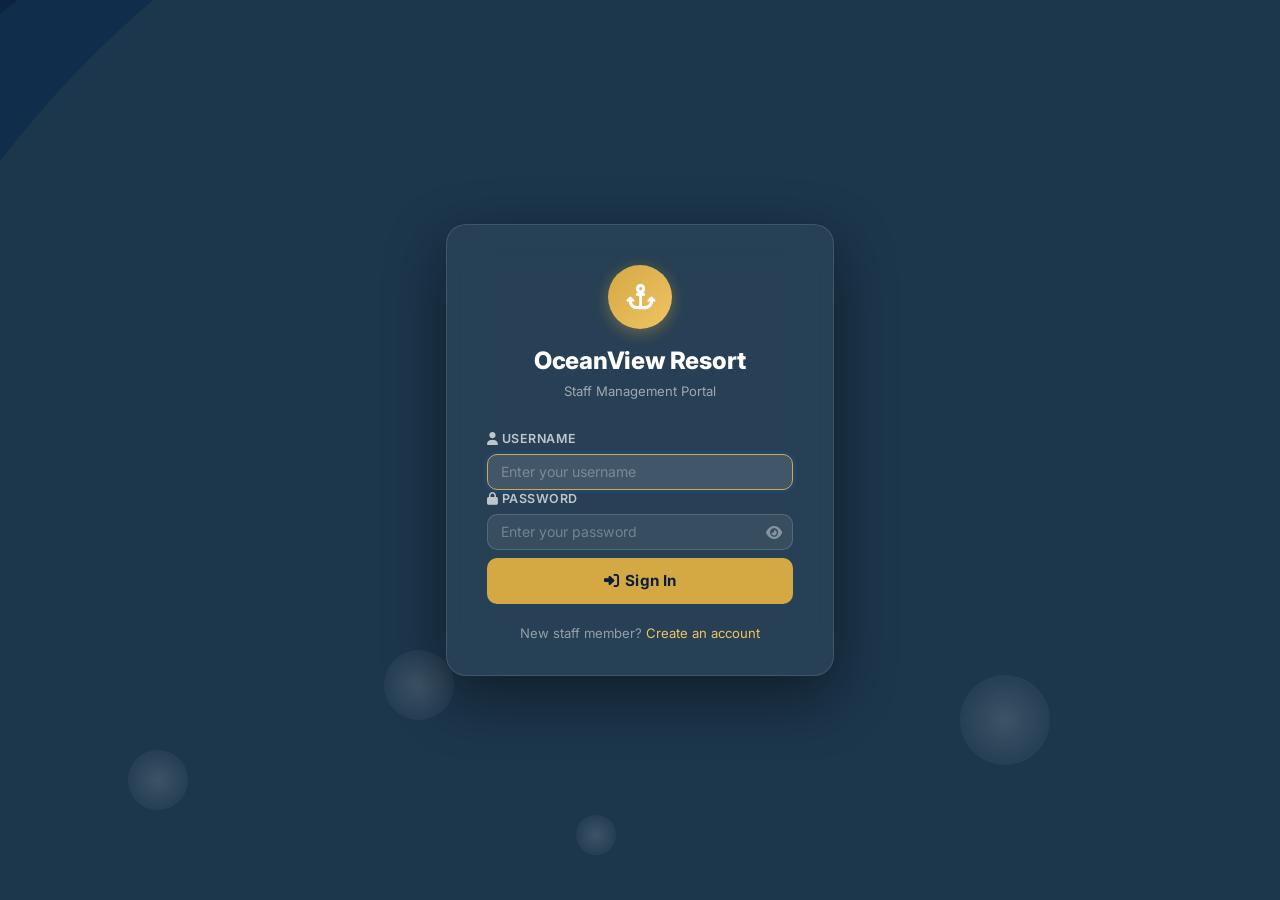
==== commit e5d8f1d1: "Full rebuild: ocean theme UI, user management, web.xml, 6-view SPA with full CRUD" ====
--- a/target/OceanViewResort-1.0-SNAPSHOT/index.html
+++ b/target/OceanViewResort-1.0-SNAPSHOT/index.html
@@ -1,89 +1,219 @@
-<!DOCTYPE html>
+﻿<!DOCTYPE html>
 <html lang="en">
 <head>
   <meta charset="UTF-8"/>
   <meta name="viewport" content="width=device-width, initial-scale=1.0"/>
-  <title>OceanView Resort — Staff Login</title>
+  <title>OceanView Resort  Staff Login</title>
   <link rel="preconnect" href="https://fonts.googleapis.com"/>
-  <link href="https://fonts.googleapis.com/css2?family=Inter:wght@400;500;600;700;800&display=swap" rel="stylesheet"/>
+  <link href="https://fonts.googleapis.com/css2?family=Inter:wght@300;400;500;600;700;800&display=swap" rel="stylesheet"/>
+  <link rel="stylesheet" href="https://cdnjs.cloudflare.com/ajax/libs/font-awesome/6.5.0/css/all.min.css"/>
   <link rel="stylesheet" href="assets/styles.css"/>
 </head>
 <body class="login-page">
 
-  <div class="login-card">
-
-    <!-- ── Brand ── -->
-    <div class="login-logo">
-      <div class="logo-icon">🌊</div>
-      <h1>OceanView Resort</h1>
-      <p>Staff Management Portal</p>
+  <!-- Animated Ocean Background -->
+  <div class="ocean-bg">
+    <div class="wave wave1"></div>
+    <div class="wave wave2"></div>
+    <div class="wave wave3"></div>
+    <div class="bubble b1"></div>
+    <div class="bubble b2"></div>
+    <div class="bubble b3"></div>
+    <div class="bubble b4"></div>
+  </div>
+
+  <!-- Login Card -->
+  <div class="login-wrapper">
+    <div class="login-card">
+
+      <!-- Brand -->
+      <div class="login-brand">
+        <div class="login-logo"><i class="fas fa-anchor"></i></div>
+        <h1>OceanView Resort</h1>
+        <p>Staff Management Portal</p>
+      </div>
+
+      <!-- Alert Banners -->
+      <div id="alert-invalid" class="alert alert-danger hidden">
+        <i class="fas fa-exclamation-circle"></i>
+        Invalid username or password. Please try again.
+      </div>
+      <div id="alert-empty" class="alert alert-danger hidden">
+        <i class="fas fa-exclamation-circle"></i>
+        Please enter both username and password.
+      </div>
+      <div id="alert-session" class="alert alert-warning hidden">
+        <i class="fas fa-clock"></i>
+        Your session has expired. Please log in again.
+      </div>
+      <div id="alert-logout" class="alert alert-success hidden">
+        <i class="fas fa-check-circle"></i>
+        You have been signed out successfully.
+      </div>
+      <div id="alert-registered" class="alert alert-success hidden">
+        <i class="fas fa-check-circle"></i>
+        Account created! You can now sign in.
+      </div>
+
+      <!-- Login Form -->
+      <form id="login-form" action="login" method="post" novalidate>
+        <div class="form-group">
+          <label for="username"><i class="fas fa-user"></i> Username</label>
+          <input type="text" id="username" name="username"
+                 placeholder="Enter your username" autocomplete="username" required/>
+        </div>
+        <div class="form-group">
+          <label for="password"><i class="fas fa-lock"></i> Password</label>
+          <div class="password-wrap">
+            <input type="password" id="password" name="password"
+                   placeholder="Enter your password" autocomplete="current-password" required/>
+            <button type="button" class="toggle-pw" onclick="togglePw()" tabindex="-1">
+              <i class="fas fa-eye" id="pw-eye"></i>
+            </button>
+          </div>
+        </div>
+        <button type="submit" class="btn btn-primary btn-full" id="login-btn">
+          <i class="fas fa-sign-in-alt"></i> Sign In
+        </button>
+      </form>
+
+      <!-- Sign Up Link -->
+      <div class="login-footer">
+        <p>New staff member?
+          <a href="#" onclick="openSignup(event)">Create an account</a>
+        </p>
+      </div>
     </div>
-
-    <!-- ── Alert banners (shown via URL params) ── -->
-    <div id="banner-invalid" class="alert-banner error hidden">
-      ⚠️ Invalid username or password. Please try again.
+  </div>
+
+  <!--  Sign Up Modal  -->
+  <div class="modal-overlay" id="modal-signup" style="display:none;">
+    <div class="modal-box">
+      <div class="modal-header">
+        <h3><i class="fas fa-user-plus"></i> Create Staff Account</h3>
+        <button class="modal-close" onclick="closeSignup()"><i class="fas fa-times"></i></button>
+      </div>
+      <form id="signup-form" novalidate>
+        <div class="modal-body">
+          <div class="form-group">
+            <label>Username *</label>
+            <input type="text" id="su-username" placeholder="Choose a username" required/>
+          </div>
+          <div class="form-group">
+            <label>Password *</label>
+            <input type="password" id="su-password" placeholder="Create a strong password" required/>
+          </div>
+          <div class="form-group">
+            <label>Confirm Password *</label>
+            <input type="password" id="su-confirm" placeholder="Re-enter password" required/>
+          </div>
+          <div class="form-group">
+            <label>Role</label>
+            <select id="su-role">
+              <option value="Staff">Staff</option>
+              <option value="Manager">Manager</option>
+            </select>
+          </div>
+          <div id="su-error" class="alert alert-danger hidden" style="margin-top:.5rem;"></div>
+        </div>
+        <div class="modal-footer">
+          <button type="button" class="btn btn-outline" onclick="closeSignup()">Cancel</button>
+          <button type="button" class="btn btn-primary" onclick="submitSignup()">
+            <i class="fas fa-check"></i> Create Account
+          </button>
+        </div>
+      </form>
     </div>
-    <div id="banner-empty" class="alert-banner error hidden">
-      ⚠️ Please enter both username and password.
-    </div>
-    <div id="banner-session" class="alert-banner info hidden">
-      🔒 Your session has expired. Please log in again.
-    </div>
-    <div id="banner-logout" class="alert-banner success hidden">
-      ✅ You have been successfully logged out.
-    </div>
-
-    <!-- ── Login form ── -->
-    <form action="login" method="post" class="login-form" id="login-form">
-      <div class="form-group">
-        <label for="username">Username</label>
-        <div class="input-icon-wrap">
-          <span class="icon">👤</span>
-          <input type="text" id="username" name="username"
-                 placeholder="Enter your username"
-                 autocomplete="username" required autofocus/>
-        </div>
-      </div>
-
-      <div class="form-group">
-        <label for="password">Password</label>
-        <div class="input-icon-wrap">
-          <span class="icon">🔑</span>
-          <input type="password" id="password" name="password"
-                 placeholder="Enter your password"
-                 autocomplete="current-password" required/>
-        </div>
-      </div>
-
-      <button type="submit" class="btn btn-primary">
-        Sign In →
-      </button>
-    </form>
-
-    <p style="text-align:center;margin-top:1.25rem;font-size:.75rem;color:var(--gray-400);">
-      OceanView Resort Management System &copy; 2026
-    </p>
   </div>
 
   <script>
-    // Show the correct alert based on URL parameter
-    const params = new URLSearchParams(window.location.search);
-    const err = params.get('error');
-    const logout = params.get('logout');
-    if (err === 'invalid')  document.getElementById('banner-invalid').classList.remove('hidden');
-    if (err === 'empty')    document.getElementById('banner-empty').classList.remove('hidden');
-    if (err === 'session')  document.getElementById('banner-session').classList.remove('hidden');
-    if (logout === 'true')  document.getElementById('banner-logout').classList.remove('hidden');
-
-    // Clear error params from URL bar without reload
-    if (err || logout) history.replaceState({}, '', window.location.pathname);
-
-    // Disable submit briefly to prevent double-click
-    document.getElementById('login-form').addEventListener('submit', function() {
-      const btn = this.querySelector('[type=submit]');
+    //  Handle URL params 
+    (function () {
+      const p = new URLSearchParams(window.location.search);
+      if (p.get('error') === 'invalid')     show('alert-invalid');
+      if (p.get('error') === 'empty')       show('alert-empty');
+      if (p.get('error') === 'session')     show('alert-session');
+      if (p.get('logout') === 'true')       show('alert-logout');
+      if (p.get('registered') === 'true')   show('alert-registered');
+      if (history.replaceState) history.replaceState({}, '', window.location.pathname);
+      // Auto-focus
+      if (!p.get('error') && !p.get('logout')) document.getElementById('username').focus();
+    })();
+
+    function show(id) { document.getElementById(id).classList.remove('hidden'); }
+
+    //  Password visibility toggle 
+    function togglePw() {
+      const pw = document.getElementById('password');
+      const ic = document.getElementById('pw-eye');
+      if (pw.type === 'password') { pw.type = 'text'; ic.className = 'fas fa-eye-slash'; }
+      else                        { pw.type = 'password'; ic.className = 'fas fa-eye'; }
+    }
+
+    //  Submit loading state 
+    document.getElementById('login-form').addEventListener('submit', function (e) {
+      const u = document.getElementById('username').value.trim();
+      const p = document.getElementById('password').value;
+      if (!u || !p) {
+        e.preventDefault();
+        show('alert-empty');
+        return;
+      }
+      const btn = document.getElementById('login-btn');
       btn.disabled = true;
-      btn.innerHTML = '<span style="display:inline-block;width:14px;height:14px;border:2px solid rgba(255,255,255,.4);border-top-color:#fff;border-radius:50%;animation:spin .7s linear infinite;vertical-align:middle"></span> Signing in…';
+      btn.innerHTML = '<i class="fas fa-spinner fa-spin"></i> Signing in';
     });
+
+    //  Sign Up Modal 
+    function openSignup(e) {
+      if (e) e.preventDefault();
+      document.getElementById('modal-signup').style.display = 'flex';
+      document.getElementById('su-username').focus();
+    }
+    function closeSignup() {
+      document.getElementById('modal-signup').style.display = 'none';
+      document.getElementById('su-error').classList.add('hidden');
+      document.getElementById('signup-form').reset();
+    }
+    document.getElementById('modal-signup').addEventListener('click', function (e) {
+      if (e.target === this) closeSignup();
+    });
+
+    async function submitSignup() {
+      const u  = document.getElementById('su-username').value.trim();
+      const p  = document.getElementById('su-password').value;
+      const c  = document.getElementById('su-confirm').value;
+      const r  = document.getElementById('su-role').value;
+      const er = document.getElementById('su-error');
+
+      if (!u || !p) { showErr(er, 'Username and password are required.'); return; }
+      if (p !== c)  { showErr(er, 'Passwords do not match.'); return; }
+      if (p.length < 4) { showErr(er, 'Password must be at least 4 characters.'); return; }
+
+      const body = new URLSearchParams({ username: u, password: p, role: r });
+      try {
+        const res = await fetch('api/users', {
+          method: 'POST',
+          headers: { 'Content-Type': 'application/x-www-form-urlencoded',
+                     'X-Requested-With': 'XMLHttpRequest' },
+          body: body.toString()
+        });
+        const data = await res.json();
+        if (res.ok) {
+          closeSignup();
+          window.location.href = '?registered=true';
+        } else {
+          showErr(er, data.message || 'Could not create account.');
+        }
+      } catch (e) {
+        showErr(er, 'Network error. Please try again.');
+      }
+    }
+
+    function showErr(el, msg) {
+      el.textContent = msg;
+      el.classList.remove('hidden');
+    }
   </script>
 </body>
 </html>
--- a/target/OceanViewResort-1.0-SNAPSHOT/assets/styles.css
+++ b/target/OceanViewResort-1.0-SNAPSHOT/assets/styles.css
@@ -1,872 +1,594 @@
-﻿/* ============================================================
-   OceanView Resort â€“ Master Stylesheet
-   Ocean Theme | CSS Grid + Flexbox | Responsive
-   ============================================================ */
-
-/* â”€â”€ Custom Properties â”€â”€â”€â”€â”€â”€â”€â”€â”€â”€â”€â”€â”€â”€â”€â”€â”€â”€â”€â”€â”€â”€â”€â”€â”€â”€â”€â”€â”€â”€â”€â”€â”€â”€â”€â”€â”€â”€â”€â”€ */
+﻿/* 
+   OceanView Resort  Ocean Theme Design System
+   Deep Navy + Crisp White + Gold/Sand Accents
+ */
+
+/*  CSS Variables  */
 :root {
-  --oc-900: #03045e;
-  --oc-800: #023e8a;
-  --oc-700: #0077b6;
-  --oc-600: #0096c7;
-  --oc-500: #00b4d8;
-  --oc-400: #48cae4;
-  --oc-300: #90e0ef;
-  --oc-200: #ade8f4;
-  --oc-100: #caf0f8;
-  --oc-50 : #f0fbff;
-
-  --green  : #10b981;
-  --yellow : #f59e0b;
-  --red    : #ef4444;
-  --purple : #8b5cf6;
-
-  --gray-900: #111827;
-  --gray-800: #1f2937;
-  --gray-700: #374151;
-  --gray-600: #4b5563;
-  --gray-500: #6b7280;
-  --gray-400: #9ca3af;
-  --gray-300: #d1d5db;
-  --gray-200: #e5e7eb;
-  --gray-100: #f3f4f6;
-  --white   : #ffffff;
-
-  --sidebar-w : 255px;
-  --header-h  : 64px;
-  --radius    : 10px;
-  --radius-lg : 16px;
-  --shadow-sm : 0 1px 3px rgba(0,0,0,.08), 0 1px 2px rgba(0,0,0,.06);
-  --shadow    : 0 4px 16px rgba(0,0,0,.10);
-  --shadow-lg : 0 20px 40px rgba(0,0,0,.14);
-  --transition: .2s cubic-bezier(.4,0,.2,1);
-}
-
-/* â”€â”€ Reset â”€â”€â”€â”€â”€â”€â”€â”€â”€â”€â”€â”€â”€â”€â”€â”€â”€â”€â”€â”€â”€â”€â”€â”€â”€â”€â”€â”€â”€â”€â”€â”€â”€â”€â”€â”€â”€â”€â”€â”€â”€â”€â”€â”€â”€â”€â”€â”€â”€â”€â”€â”€â”€ */
+  --navy:       #0B1D3A;
+  --navy-2:     #122347;
+  --navy-3:     #1A2F5A;
+  --navy-light: #1E3A6E;
+  --ocean:      #0D6EFD;
+  --ocean-2:    #1976d2;
+  --teal:       #0891b2;
+  --gold:       #D4A843;
+  --gold-light: #f0c464;
+  --white:      #FFFFFF;
+  --off-white:  #F4F7FC;
+  --text-dark:  #1A2332;
+  --text-mid:   #4B5A6B;
+  --text-muted: #8A96A3;
+  --border:     #E2E8F0;
+  --border-2:   #CBD5E1;
+  --green:      #16A34A;
+  --green-bg:   #DCFCE7;
+  --red:        #DC2626;
+  --red-bg:     #FEE2E2;
+  --orange:     #EA580C;
+  --orange-bg:  #FFEDD5;
+  --yellow-bg:  #FEF3C7;
+  --yellow:     #D97706;
+  --purple:     #7C3AED;
+  --purple-bg:  #EDE9FE;
+  --shadow-sm:  0 1px 3px rgba(0,0,0,.08);
+  --shadow-md:  0 4px 12px rgba(0,0,0,.12);
+  --shadow-lg:  0 8px 32px rgba(0,0,0,.18);
+  --radius:     10px;
+  --radius-lg:  14px;
+  --sidebar-w:  240px;
+  --header-h:   62px;
+  --transition: .2s ease;
+}
+
+/*  Reset  */
 *, *::before, *::after { box-sizing: border-box; margin: 0; padding: 0; }
-html { -webkit-text-size-adjust: 100%; }
-body {
-  font-family: 'Inter', 'Segoe UI', system-ui, -apple-system, sans-serif;
-  font-size: 14px;
-  color: var(--gray-800);
-  background: var(--gray-100);
-  -webkit-font-smoothing: antialiased;
-}
-a { color: inherit; text-decoration: none; }
-img { display: block; max-width: 100%; }
-button, input, select, textarea { font-family: inherit; font-size: inherit; }
-
-/* ============================================================
-   â–ˆâ–ˆ       â–ˆâ–ˆâ–ˆâ–ˆâ–ˆâ–ˆ   â–ˆâ–ˆâ–ˆâ–ˆâ–ˆâ–ˆ  â–ˆâ–ˆ â–ˆâ–ˆâ–ˆ    â–ˆâ–ˆ
-   â–ˆâ–ˆ      â–ˆâ–ˆ    â–ˆâ–ˆ â–ˆâ–ˆ       â–ˆâ–ˆ â–ˆâ–ˆâ–ˆâ–ˆ   â–ˆâ–ˆ
-   â–ˆâ–ˆ      â–ˆâ–ˆ    â–ˆâ–ˆ â–ˆâ–ˆ   â–ˆâ–ˆâ–ˆ â–ˆâ–ˆ â–ˆâ–ˆ â–ˆâ–ˆ  â–ˆâ–ˆ
-   â–ˆâ–ˆ      â–ˆâ–ˆ    â–ˆâ–ˆ â–ˆâ–ˆ    â–ˆâ–ˆ â–ˆâ–ˆ â–ˆâ–ˆ  â–ˆâ–ˆ â–ˆâ–ˆ
-   â–ˆâ–ˆâ–ˆâ–ˆâ–ˆâ–ˆâ–ˆ  â–ˆâ–ˆâ–ˆâ–ˆâ–ˆâ–ˆ   â–ˆâ–ˆâ–ˆâ–ˆâ–ˆâ–ˆ  â–ˆâ–ˆ â–ˆâ–ˆ   â–ˆâ–ˆâ–ˆâ–ˆ
-   ============================================================ */
-.login-page {
-  min-height: 100vh;
-  display: flex;
-  align-items: center;
-  justify-content: center;
-  background:
-    linear-gradient(135deg, var(--oc-900) 0%, var(--oc-700) 55%, var(--oc-500) 100%);
-  position: relative;
-  overflow: hidden;
-}
-
-/* Decorative wave blobs */
-.login-page::before,
-.login-page::after {
-  content: '';
-  position: absolute;
-  border-radius: 50%;
-  animation: float 8s ease-in-out infinite;
-}
-.login-page::before {
-  width: 400px; height: 400px;
-  background: rgba(255,255,255,.04);
-  top: -80px; right: -80px;
-}
-.login-page::after {
-  width: 280px; height: 280px;
-  background: rgba(255,255,255,.06);
-  bottom: -60px; left: -60px;
-  animation-delay: -4s;
-}
-@keyframes float {
-  0%,100% { transform: translateY(0) rotate(0deg); }
-  50%      { transform: translateY(-20px) rotate(5deg); }
-}
-
-/* â”€ Card â”€â”€â”€â”€â”€â”€â”€â”€â”€â”€â”€â”€â”€â”€â”€â”€â”€â”€â”€â”€â”€â”€â”€â”€â”€â”€â”€â”€â”€â”€â”€â”€â”€â”€â”€â”€â”€â”€â”€â”€â”€â”€â”€â”€â”€â”€â”€â”€â”€â”€â”€â”€â”€â”€â”€ */
-.login-card {
-  position: relative;
-  z-index: 1;
-  background: rgba(255,255,255,.97);
-  backdrop-filter: blur(12px);
-  border-radius: var(--radius-lg);
-  box-shadow: var(--shadow-lg), 0 0 0 1px rgba(255,255,255,.1);
-  padding: 2.5rem 2.25rem 2rem;
-  width: 100%;
-  max-width: 420px;
-  animation: slideUp .5s cubic-bezier(.4,0,.2,1) both;
-}
-@keyframes slideUp {
-  from { opacity:0; transform: translateY(28px); }
-  to   { opacity:1; transform: translateY(0); }
-}
-
-.login-logo {
-  display: flex;
-  flex-direction: column;
-  align-items: center;
-  margin-bottom: 2rem;
-}
-.login-logo .logo-icon {
-  width: 64px; height: 64px;
-  border-radius: 50%;
-  background: linear-gradient(135deg, var(--oc-700), var(--oc-500));
-  display: flex;
-  align-items: center;
-  justify-content: center;
-  font-size: 1.75rem;
-  margin-bottom: .75rem;
-  box-shadow: 0 8px 20px rgba(0, 119, 182, .35);
-}
-.login-logo h1 {
-  font-size: 1.45rem;
-  font-weight: 700;
-  color: var(--oc-800);
-  letter-spacing: -.3px;
-}
-.login-logo p {
-  font-size: .8rem;
-  color: var(--gray-500);
-  margin-top: .2rem;
-  letter-spacing: .3px;
-  text-transform: uppercase;
-}
-
-/* Alert banners */
-.alert-banner {
-  display: flex;
-  align-items: center;
-  gap: .5rem;
-  padding: .65rem .9rem;
-  border-radius: var(--radius);
-  font-size: .83rem;
-  margin-bottom: 1.25rem;
-  animation: slideDown .3s ease;
-}
-@keyframes slideDown {
-  from { opacity:0; transform:translateY(-8px); }
-  to   { opacity:1; transform:translateY(0); }
-}
-.alert-banner.error   { background:#fef2f2; color: var(--red);   border:1px solid #fecaca; }
-.alert-banner.success { background:#f0fdf4; color: var(--green); border:1px solid #bbf7d0; }
-.alert-banner.info    { background:#eff6ff; color: var(--oc-700);border:1px solid #bfdbfe; }
-.hidden { display: none !important; }
-
-/* Form groups */
-.form-group { margin-bottom: 1.1rem; }
+html { font-size: 16px; scroll-behavior: smooth; }
+body { font-family: 'Inter', system-ui, sans-serif; color: var(--text-dark);
+       background: var(--off-white); line-height: 1.5; }
+a { text-decoration: none; color: inherit; }
+button { cursor: pointer; border: none; background: none; font-family: inherit; }
+input, select, textarea { font-family: inherit; }
+ul, ol { list-style: none; }
+img { max-width: 100%; display: block; }
+
+/* 
+   SHARED COMPONENTS
+ */
+
+/*  Buttons  */
+.btn {
+  display: inline-flex; align-items: center; gap: .4rem;
+  padding: .5rem 1.1rem; border-radius: var(--radius);
+  font-size: .85rem; font-weight: 600; letter-spacing: .01em;
+  transition: all var(--transition); white-space: nowrap;
+}
+.btn-primary {
+  background: var(--navy-3); color: var(--white);
+  border: 2px solid transparent;
+}
+.btn-primary:hover { background: var(--navy-light); transform: translateY(-1px); box-shadow: var(--shadow-md); }
+.btn-outline {
+  background: transparent; color: var(--navy-3);
+  border: 2px solid var(--navy-3);
+}
+.btn-outline:hover { background: var(--navy-3); color: var(--white); }
+.btn-danger { background: var(--red); color: var(--white); border: 2px solid transparent; }
+.btn-danger:hover { background: #b91c1c; }
+.btn-success { background: var(--green); color: var(--white); border: 2px solid transparent; }
+.btn-gold { background: var(--gold); color: var(--white); border: 2px solid transparent; }
+.btn-full { width: 100%; justify-content: center; padding: .7rem 1.1rem; font-size: .95rem; }
+.btn:disabled { opacity: .6; cursor: not-allowed; transform: none !important; }
+.btn-icon { padding: .4rem .55rem; }
+
+/*  Forms  */
+.form-group { display: flex; flex-direction: column; gap: .3rem; }
 .form-group label {
-  display: block;
-  font-weight: 600;
-  font-size: .8rem;
-  color: var(--gray-700);
-  margin-bottom: .4rem;
-  letter-spacing: .2px;
-  text-transform: uppercase;
-}
+  font-size: .78rem; font-weight: 600; color: var(--text-mid);
+  text-transform: uppercase; letter-spacing: .04em;
+}
+.form-row { display: grid; grid-template-columns: 1fr 1fr; gap: 1rem; }
 .form-group input,
 .form-group select,
 .form-group textarea {
-  width: 100%;
-  padding: .65rem .9rem;
-  border: 1.5px solid var(--gray-300);
-  border-radius: var(--radius);
-  background: var(--white);
-  color: var(--gray-900);
+  padding: .55rem .8rem; border: 1.5px solid var(--border);
+  border-radius: var(--radius); font-size: .88rem;
+  background: #fff; color: var(--text-dark);
   transition: border-color var(--transition), box-shadow var(--transition);
   outline: none;
 }
 .form-group input:focus,
-.form-group select:focus,
-.form-group textarea:focus {
-  border-color: var(--oc-600);
-  box-shadow: 0 0 0 3px rgba(0,150,199,.15);
-}
-.form-group textarea { resize: vertical; min-height: 72px; }
-
-/* Input with icon */
-.input-icon-wrap { position: relative; }
-.input-icon-wrap .icon {
-  position: absolute;
-  left: .85rem; top: 50%;
-  transform: translateY(-50%);
-  color: var(--gray-400);
-  font-size: 1rem;
-  pointer-events: none;
-}
-.input-icon-wrap input { padding-left: 2.4rem; }
-
-/* â”€ Buttons â”€â”€â”€â”€â”€â”€â”€â”€â”€â”€â”€â”€â”€â”€â”€â”€â”€â”€â”€â”€â”€â”€â”€â”€â”€â”€â”€â”€â”€â”€â”€â”€â”€â”€â”€â”€â”€â”€â”€â”€â”€â”€â”€â”€â”€â”€â”€â”€â”€â”€â”€â”€ */
-.btn {
-  display: inline-flex;
-  align-items: center;
-  justify-content: center;
-  gap: .4rem;
-  padding: .6rem 1.25rem;
-  border: none;
-  border-radius: var(--radius);
-  font-weight: 600;
-  font-size: .85rem;
-  cursor: pointer;
-  transition: all var(--transition);
-  white-space: nowrap;
-  letter-spacing: .1px;
-}
-.btn:disabled { opacity:.55; cursor:not-allowed; }
-.btn-primary  { background: var(--oc-700);  color: var(--white); }
-.btn-primary:hover  { background: var(--oc-800); box-shadow: 0 4px 12px rgba(0,119,182,.35); transform:translateY(-1px); }
-.btn-success  { background: var(--green);   color: var(--white); }
-.btn-success:hover  { background: #059669; box-shadow: 0 4px 12px rgba(16,185,129,.3); transform:translateY(-1px); }
-.btn-danger   { background: var(--red);     color: var(--white); }
-.btn-danger:hover   { background: #dc2626; box-shadow: 0 4px 12px rgba(239,68,68,.3); transform:translateY(-1px); }
-.btn-warning  { background: var(--yellow);  color: var(--white); }
-.btn-warning:hover  { background: #d97706; transform:translateY(-1px); }
-.btn-outline  { background: transparent; color: var(--oc-700); border: 1.5px solid var(--oc-700); }
-.btn-outline:hover  { background: var(--oc-50); }
-.btn-ghost    { background: transparent; color: var(--gray-600); }
-.btn-ghost:hover    { background: var(--gray-100); color: var(--gray-800); }
-.btn-sm  { padding: .35rem .75rem; font-size: .78rem; }
-.btn-lg  { padding: .75rem 1.75rem; font-size: .95rem; }
-.btn-icon{ padding: .5rem; border-radius: 8px; }
-.btn-full{ width: 100%; }
-
-/* Login submit */
-.login-card .btn-primary {
-  width: 100%;
-  padding: .8rem;
-  font-size: .95rem;
-  margin-top: .5rem;
-}
-
-/* ============================================================
-   DASHBOARD SHELL
-   ============================================================ */
-.dash-wrap {
-  display: flex;
-  height: 100vh;
-  overflow: hidden;
-}
-
-/* â”€ Sidebar â”€â”€â”€â”€â”€â”€â”€â”€â”€â”€â”€â”€â”€â”€â”€â”€â”€â”€â”€â”€â”€â”€â”€â”€â”€â”€â”€â”€â”€â”€â”€â”€â”€â”€â”€â”€â”€â”€â”€â”€â”€â”€â”€â”€â”€â”€â”€â”€â”€â”€â”€â”€ */
+.form-group select:focus { border-color: var(--ocean); box-shadow: 0 0 0 3px rgba(13,110,253,.12); }
+.form-group .opt { font-weight: 400; color: var(--text-muted); text-transform: none; letter-spacing: 0; }
+.password-wrap { position: relative; }
+.password-wrap input { width: 100%; padding-right: 2.8rem; }
+.toggle-pw {
+  position: absolute; right: .7rem; top: 50%; transform: translateY(-50%);
+  color: var(--text-muted); font-size: .9rem;
+}
+.toggle-pw:hover { color: var(--text-dark); }
+.filter-select {
+  padding: .45rem .7rem; border: 1.5px solid var(--border); border-radius: var(--radius);
+  font-size: .82rem; background: #fff; color: var(--text-dark); outline: none;
+}
+
+/*  Alerts  */
+.alert {
+  display: flex; align-items: center; gap: .6rem;
+  padding: .7rem 1rem; border-radius: var(--radius);
+  font-size: .85rem; font-weight: 500;
+}
+.alert-danger  { background: var(--red-bg);    color: var(--red);    border-left: 4px solid var(--red); }
+.alert-success { background: var(--green-bg);  color: var(--green);  border-left: 4px solid var(--green); }
+.alert-warning { background: var(--yellow-bg); color: var(--yellow); border-left: 4px solid var(--yellow); }
+.alert-info    { background: #DBEAFE;           color: #1d4ed8;       border-left: 4px solid #1d4ed8; }
+.hidden { display: none !important; }
+
+/*  Badges  */
+.badge {
+  display: inline-flex; align-items: center; gap: .3rem;
+  padding: .25rem .65rem; border-radius: 999px;
+  font-size: .72rem; font-weight: 700; letter-spacing: .03em;
+}
+.badge-available, .badge-green { background: var(--green-bg); color: var(--green); }
+.badge-booked, .badge-red { background: var(--red-bg); color: var(--red); }
+.badge-maintenance, .badge-yellow{ background: var(--yellow-bg); color: var(--yellow); }
+.badge-pending { background: #DBEAFE; color: #1d4ed8; }
+.badge-blue { background: #DBEAFE; color: #1d4ed8; }
+.badge-manager { background: var(--purple-bg); color: var(--purple); }
+.badge-staff   { background: var(--green-bg);  color: var(--green); }
+
+/*  Search Box  */
+.search-box {
+  display: flex; align-items: center; gap: .5rem;
+  background: #fff; border: 1.5px solid var(--border);
+  border-radius: var(--radius); padding: .4rem .75rem;
+}
+.search-box input {
+  border: none; outline: none; font-size: .85rem;
+  width: 200px; background: transparent;
+}
+.search-box i { color: var(--text-muted); font-size: .82rem; }
+.search-box.sm input { width: 160px; }
+
+/*  Panel  */
+.panel {
+  background: #fff; border-radius: var(--radius-lg);
+  box-shadow: var(--shadow-sm); overflow: hidden;
+}
+.panel-header {
+  display: flex; align-items: center; justify-content: space-between;
+  padding: 1rem 1.25rem; border-bottom: 1px solid var(--border);
+}
+.panel-header h4 { font-size: .95rem; display: flex; align-items: center; gap: .5rem; color: var(--text-dark); }
+.panel-link { font-size: .82rem; color: var(--ocean); cursor: pointer; }
+.panel-link:hover { text-decoration: underline; }
+
+/*  Data Tables  */
+.table-wrap { overflow-x: auto; }
+.data-table { width: 100%; border-collapse: collapse; font-size: .84rem; }
+.data-table thead th {
+  background: var(--navy); color: var(--white);
+  padding: .7rem 1rem; text-align: left;
+  font-size: .75rem; font-weight: 600; letter-spacing: .04em;
+  text-transform: uppercase; white-space: nowrap;
+}
+.data-table thead th:first-child { border-radius: 0; }
+.data-table tbody tr { border-bottom: 1px solid var(--border); transition: background var(--transition); }
+.data-table tbody tr:last-child { border-bottom: none; }
+.data-table tbody tr:hover { background: var(--off-white); }
+.data-table tbody td { padding: .7rem 1rem; color: var(--text-dark); vertical-align: middle; }
+.data-table .td-actions { display: flex; gap: .4rem; flex-wrap: nowrap; }
+.skeleton-row td, .data-table .skeleton-row {
+  height: 48px; background: linear-gradient(90deg,#f0f4f8 25%,#e2e8f0 50%,#f0f4f8 75%);
+  background-size: 400% 100%; animation: shimmer 1.4s infinite;
+}
+@keyframes shimmer { 0%{background-position:100% 0} 100%{background-position:-100% 0} }
+
+.table-pagination {
+  display: flex; justify-content: center; align-items: center;
+  gap: .4rem; padding: .75rem 1rem; border-top: 1px solid var(--border);
+}
+.page-btn {
+  padding: .3rem .65rem; border-radius: var(--radius);
+  font-size: .8rem; font-weight: 600; border: 1.5px solid var(--border);
+  background: #fff; color: var(--text-mid); transition: all var(--transition);
+}
+.page-btn.active, .page-btn:hover { background: var(--navy); color: #fff; border-color: var(--navy); }
+
+/*  Toast Notifications  */
+.toast-container {
+  position: fixed; top: 1.2rem; right: 1.2rem;
+  display: flex; flex-direction: column; gap: .5rem; z-index: 9999;
+}
+.toast {
+  display: flex; align-items: center; gap: .7rem;
+  padding: .75rem 1.1rem; border-radius: var(--radius);
+  box-shadow: var(--shadow-lg); font-size: .86rem; font-weight: 500;
+  min-width: 260px; max-width: 380px;
+  animation: toastIn .3s ease; background: #fff; border-left: 4px solid var(--ocean);
+}
+.toast.success { border-color: var(--green); }
+.toast.error   { border-color: var(--red); }
+.toast.warning { border-color: var(--yellow); }
+.toast-icon.success { color: var(--green); }
+.toast-icon.error   { color: var(--red); }
+.toast-icon.warning { color: var(--yellow); }
+.toast-icon.info    { color: var(--ocean); }
+.toast-text { flex: 1; }
+.toast-close { color: var(--text-muted); font-size: .85rem; padding: .1rem .25rem; }
+.toast-close:hover { color: var(--text-dark); }
+.toast.removing { animation: toastOut .25s ease forwards; }
+@keyframes toastIn  { from { opacity:0; transform: translateX(20px); } to { opacity:1; transform: translateX(0); } }
+@keyframes toastOut { to   { opacity:0; transform: translateX(20px); } }
+
+/*  Modals  */
+.modal-overlay {
+  position: fixed; inset: 0; background: rgba(0,0,0,.55);
+  display: flex; align-items: center; justify-content: center;
+  z-index: 3000; padding: 1rem; backdrop-filter: blur(2px);
+  animation: fadeOverlay .2s ease;
+}
+@keyframes fadeOverlay { from { opacity:0; } to { opacity:1; } }
+.modal-box {
+  background: #fff; border-radius: var(--radius-lg);
+  box-shadow: var(--shadow-lg); width: 100%; max-width: 540px;
+  max-height: 90vh; overflow-y: auto; animation: modalIn .25s ease;
+}
+.modal-box.modal-lg { max-width: 700px; }
+.modal-box.modal-sm { max-width: 400px; }
+@keyframes modalIn { from { opacity:0; transform: translateY(-20px) scale(.97); } to { opacity:1; transform: none; } }
+.modal-header {
+  display: flex; align-items: center; justify-content: space-between;
+  padding: 1.1rem 1.4rem; border-bottom: 1px solid var(--border);
+  position: sticky; top: 0; background: #fff; z-index: 1;
+}
+.modal-header h3 { font-size: 1rem; display: flex; align-items: center; gap: .5rem; }
+.modal-close {
+  color: var(--text-muted); font-size: 1.1rem; padding: .2rem .4rem;
+  border-radius: 6px; transition: all var(--transition);
+}
+.modal-close:hover { background: var(--red-bg); color: var(--red); }
+.modal-body { padding: 1.4rem; display: flex; flex-direction: column; gap: 1rem; }
+.modal-footer {
+  display: flex; justify-content: flex-end; gap: .6rem;
+  padding: 1rem 1.4rem; border-top: 1px solid var(--border);
+  background: var(--off-white);
+}
+
+/* Confirm */
+.confirm-box { text-align: center; padding: 2rem; }
+.confirm-icon { font-size: 2.5rem; color: var(--orange); margin-bottom: .75rem; }
+.confirm-box h4 { font-size: 1.1rem; margin-bottom: .5rem; }
+.confirm-box p  { color: var(--text-mid); font-size: .9rem; margin-bottom: 1.25rem; }
+
+/* Bill Calc Result */
+.calc-result {
+  margin-top: .75rem; padding: 1rem; border-radius: var(--radius);
+  background: var(--off-white); border: 1px solid var(--border); font-size: .85rem;
+}
+.calc-result .calc-row { display: flex; justify-content: space-between; padding: .25rem 0; }
+.calc-result .calc-row.total {
+  border-top: 2px solid var(--navy); margin-top: .4rem; padding-top: .4rem;
+  font-weight: 700; font-size: .95rem; color: var(--navy);
+}
+
+/*  Invoice Print  */
+.invoice-wrap { padding: .5rem; }
+.invoice-header { display: flex; justify-content: space-between; align-items: flex-start; margin-bottom: 1.5rem; border-bottom: 3px solid var(--navy); padding-bottom: 1rem; }
+.invoice-brand h2 { color: var(--navy); font-size: 1.4rem; }
+.invoice-brand p  { color: var(--text-muted); font-size: .8rem; }
+.invoice-meta p   { font-size: .82rem; text-align: right; }
+.invoice-table    { width: 100%; border-collapse: collapse; margin: 1.2rem 0; font-size: .85rem; }
+.invoice-table th { background: var(--navy); color: #fff; padding: .5rem .75rem; text-align: left; font-size: .78rem; }
+.invoice-table td { padding: .5rem .75rem; border-bottom: 1px solid var(--border); }
+.invoice-total    { text-align: right; margin-top: .75rem; }
+.invoice-total table { margin-left: auto; min-width: 200px; font-size: .88rem; }
+.invoice-total td { padding: .3rem .5rem; }
+.invoice-total .grand { font-weight: 800; font-size: 1rem; color: var(--navy); border-top: 2px solid var(--navy); }
+
+/* 
+   LOGIN PAGE
+ */
+.login-page {
+  min-height: 100vh; display: flex; align-items: center; justify-content: center;
+  background: var(--navy); overflow: hidden; position: relative;
+}
+
+.ocean-bg {
+  position: fixed; inset: 0; pointer-events: none; overflow: hidden; z-index: 0;
+}
+.wave {
+  position: absolute; width: 200%; height: 200%;
+  border-radius: 43% 57% 40% 60% / 55% 45% 55% 45%;
+  opacity: .06;
+}
+.wave1 { background: var(--teal);     bottom: -60%; left: -25%; animation: waveAnim 18s linear infinite; }
+.wave2 { background: var(--gold);     bottom: -70%; left: -15%; animation: waveAnim 24s linear infinite reverse; }
+.wave3 { background: #7dd3fc;         bottom: -75%; left: -30%; animation: waveAnim 30s linear infinite; }
+@keyframes waveAnim { to { transform: rotate(360deg); } }
+
+.bubble {
+  position: absolute; border-radius: 50%;
+  background: radial-gradient(circle, rgba(255,255,255,.15), transparent);
+  animation: floatUp linear infinite;
+}
+.b1 { width: 60px;  height: 60px;  bottom: 10%; left: 10%; animation-duration: 12s; }
+.b2 { width: 90px;  height: 90px;  bottom: 15%; left: 75%; animation-duration: 16s; }
+.b3 { width: 40px;  height: 40px;  bottom: 5%;  left: 45%; animation-duration: 10s; }
+.b4 { width: 70px;  height: 70px;  bottom: 20%; left: 30%; animation-duration: 20s; }
+@keyframes floatUp { to { transform: translateY(-110vh); opacity: 0; } }
+
+.login-wrapper {
+  position: relative; z-index: 10; width: 100%; max-width: 420px;
+  padding: 1rem; animation: slideUp .5s ease;
+}
+@keyframes slideUp { from { opacity:0; transform: translateY(24px); } to { opacity:1; transform: none; } }
+
+.login-card {
+  background: rgba(255,255,255,.05);
+  backdrop-filter: blur(20px); -webkit-backdrop-filter: blur(20px);
+  border: 1px solid rgba(255,255,255,.12);
+  border-radius: 20px; padding: 2.5rem 2.5rem 2rem;
+  box-shadow: 0 20px 60px rgba(0,0,0,.45);
+}
+
+.login-brand { text-align: center; margin-bottom: 1.75rem; }
+.login-logo {
+  width: 64px; height: 64px; border-radius: 50%;
+  background: linear-gradient(135deg, var(--gold), var(--gold-light));
+  display: flex; align-items: center; justify-content: center;
+  font-size: 1.6rem; color: var(--white); margin: 0 auto .9rem;
+  box-shadow: 0 4px 16px rgba(212,168,67,.4);
+}
+.login-brand h1 { color: #fff; font-size: 1.5rem; font-weight: 800; letter-spacing: -.01em; }
+.login-brand p  { color: rgba(255,255,255,.55); font-size: .82rem; margin-top: .2rem; }
+
+.login-card .form-group label       { color: rgba(255,255,255,.7); }
+.login-card .form-group input {
+  background: rgba(255,255,255,.08); border-color: rgba(255,255,255,.15);
+  color: #fff;
+}
+.login-card .form-group input::placeholder { color: rgba(255,255,255,.35); }
+.login-card .form-group input:focus { border-color: var(--gold); background: rgba(255,255,255,.12); }
+.login-card .btn-primary { background: var(--gold); color: var(--navy); font-weight: 700; margin-top: .5rem; }
+.login-card .btn-primary:hover { background: var(--gold-light); }
+.login-card .toggle-pw { color: rgba(255,255,255,.4); }
+.login-card .toggle-pw:hover { color: rgba(255,255,255,.8); }
+.login-form { display: flex; flex-direction: column; gap: 1rem; }
+.login-footer { text-align: center; margin-top: 1.25rem; font-size: .82rem; color: rgba(255,255,255,.5); }
+.login-footer a { color: var(--gold-light); }
+.login-footer a:hover { text-decoration: underline; }
+
+/* Login modal tweaks */
+.login-page .modal-box { background: rgba(11,29,58,.95); color: #fff; backdrop-filter: blur(20px); }
+.login-page .modal-header { border-color: rgba(255,255,255,.1); }
+.login-page .modal-footer { background: rgba(0,0,0,.2); border-color: rgba(255,255,255,.1); }
+.login-page .form-group label { color: rgba(255,255,255,.7); }
+.login-page .form-group input,
+.login-page .form-group select {
+  background: rgba(255,255,255,.08); border-color: rgba(255,255,255,.15); color: #fff;
+}
+.login-page .form-group input::placeholder { color: rgba(255,255,255,.3); }
+.login-page .form-group input:focus { border-color: var(--gold); }
+.login-page .modal-close { color: rgba(255,255,255,.55); }
+.login-page .modal-close:hover { background: rgba(220,38,38,.2); color: #fff; }
+
+/* 
+   DASHBOARD LAYOUT
+ */
+.dash-body { overflow: hidden; height: 100vh; }
+
+.dash-wrap { display: flex; height: 100vh; overflow: hidden; }
+
+/*  Sidebar  */
 .sidebar {
-  width: var(--sidebar-w);
+  width: var(--sidebar-w); min-width: var(--sidebar-w);
+  background: var(--navy); color: #fff;
+  display: flex; flex-direction: column;
+  height: 100vh; overflow-y: auto; overflow-x: hidden;
+  transition: transform var(--transition); z-index: 100;
   flex-shrink: 0;
-  display: flex;
-  flex-direction: column;
-  background: linear-gradient(180deg, var(--oc-900) 0%, var(--oc-800) 100%);
-  color: var(--oc-200);
-  overflow-y: auto;
-  overflow-x: hidden;
-  transition: width var(--transition);
-  z-index: 200;
-}
-
-/* Sidebar brand */
+}
+.sidebar::-webkit-scrollbar { width: 4px; }
+.sidebar::-webkit-scrollbar-thumb { background: rgba(255,255,255,.15); border-radius: 99px; }
+
 .sidebar-brand {
-  display: flex;
-  align-items: center;
-  gap: .75rem;
-  padding: 1.25rem 1.25rem 1rem;
-  border-bottom: 1px solid rgba(255,255,255,.07);
-}
-.sidebar-brand .brand-icon {
-  width: 38px; height: 38px;
-  border-radius: 10px;
-  background: linear-gradient(135deg, var(--oc-600), var(--oc-400));
+  display: flex; align-items: center; gap: .75rem;
+  padding: 1.2rem 1.1rem; border-bottom: 1px solid rgba(255,255,255,.08);
+}
+.sidebar-anchor { font-size: 1.6rem; color: var(--gold); flex-shrink: 0; }
+.brand-name { font-size: 1rem; font-weight: 800; color: #fff; line-height: 1.1; }
+.brand-sub  { font-size: .65rem; color: rgba(255,255,255,.45); text-transform: uppercase; letter-spacing: .06em; }
+
+.sidebar-section-label {
+  padding: .9rem 1.1rem .4rem;
+  font-size: .65rem; font-weight: 700; letter-spacing: .1em;
+  color: rgba(255,255,255,.35); text-transform: uppercase;
+}
+
+.sidebar-nav { display: flex; flex-direction: column; gap: .15rem; padding: 0 .6rem; flex: 1; }
+.nav-item {
+  display: flex; align-items: center; gap: .7rem;
+  padding: .6rem .75rem; border-radius: var(--radius);
+  font-size: .86rem; font-weight: 500; color: rgba(255,255,255,.65);
+  cursor: pointer; transition: all var(--transition); user-select: none;
+}
+.nav-item:hover { background: rgba(255,255,255,.07); color: #fff; }
+.nav-item.active { background: rgba(255,255,255,.12); color: #fff; }
+.nav-item.active .nav-icon { color: var(--gold); }
+.nav-icon { width: 18px; text-align: center; flex-shrink: 0; font-size: .9rem; }
+
+.sidebar-footer {
+  padding: .75rem .7rem; border-top: 1px solid rgba(255,255,255,.08);
+  margin-top: auto;
+}
+.user-pill {
+  display: flex; align-items: center; gap: .6rem;
+  padding: .5rem .55rem; border-radius: var(--radius); background: rgba(255,255,255,.06);
+}
+.user-avatar {
+  width: 34px; height: 34px; border-radius: 50%;
+  background: linear-gradient(135deg, var(--teal), var(--ocean));
   display: flex; align-items: center; justify-content: center;
-  font-size: 1.1rem;
-  flex-shrink: 0;
-  box-shadow: 0 4px 10px rgba(0,0,0,.25);
-}
-.sidebar-brand .brand-text { line-height: 1.25; }
-.sidebar-brand .brand-text strong { display:block; font-size: .9rem; color: var(--white); letter-spacing: .2px; }
-.sidebar-brand .brand-text span   { font-size: .7rem; color: var(--oc-400); letter-spacing: .5px; text-transform: uppercase; }
-
-/* Sidebar section label */
-.sidebar-section-label {
-  font-size: .65rem;
-  font-weight: 700;
-  letter-spacing: 1px;
-  text-transform: uppercase;
-  color: var(--oc-400);
-  padding: 1.1rem 1.25rem .4rem;
-}
-
-/* Nav links */
-.sidebar-nav { list-style: none; padding: .25rem .75rem; }
-.sidebar-nav li + li { margin-top: .15rem; }
-.nav-item {
-  display: flex;
-  align-items: center;
-  gap: .75rem;
-  padding: .65rem .85rem;
-  border-radius: 9px;
-  cursor: pointer;
-  font-weight: 500;
-  font-size: .875rem;
-  color: var(--oc-200);
-  transition: all var(--transition);
-  user-select: none;
-}
-.nav-item .nav-icon {
-  font-size: 1.1rem;
-  width: 22px;
-  text-align: center;
-  flex-shrink: 0;
-}
-.nav-item span { flex: 1; }
-.nav-item .nav-badge {
-  font-size: .65rem;
-  font-weight: 700;
-  padding: .15rem .45rem;
-  border-radius: 99px;
-  background: var(--oc-600);
-  color: var(--white);
-  min-width: 18px;
-  text-align: center;
-}
-.nav-item:hover     { background: rgba(255,255,255,.08); color: var(--white); }
-.nav-item.active    { background: var(--oc-600); color: var(--white); box-shadow: 0 4px 12px rgba(0,150,199,.35); }
-.nav-item.active .nav-icon { color: var(--white); }
-
-/* Sidebar footer */
-.sidebar-footer {
-  margin-top: auto;
-  padding: .75rem;
-  border-top: 1px solid rgba(255,255,255,.07);
-}
-.user-pill {
-  display: flex;
-  align-items: center;
-  gap: .65rem;
-  padding: .6rem .75rem;
-  border-radius: 9px;
-  background: rgba(255,255,255,.07);
-}
-.user-pill .avatar {
-  width: 32px; height: 32px;
-  border-radius: 50%;
-  background: linear-gradient(135deg, var(--oc-500), var(--oc-300));
+  font-size: .8rem; font-weight: 700; color: #fff; flex-shrink: 0;
+}
+.user-info { flex: 1; min-width: 0; }
+.user-name { display: block; font-size: .82rem; font-weight: 600; color: #fff; white-space: nowrap; overflow: hidden; text-overflow: ellipsis; }
+.user-role { display: block; font-size: .68rem; color: rgba(255,255,255,.45); }
+.logout-btn { color: rgba(255,255,255,.4); font-size: .9rem; padding: .2rem .3rem; flex-shrink: 0; }
+.logout-btn:hover { color: var(--gold-light); }
+
+.sidebar-backdrop {
+  display: none; position: fixed; inset: 0; background: rgba(0,0,0,.5); z-index: 99;
+}
+
+/*  Main wrap  */
+.main-wrap {
+  flex: 1; display: flex; flex-direction: column;
+  overflow: hidden; min-width: 0;
+}
+
+/*  Top Header  */
+.top-header {
+  height: var(--header-h); min-height: var(--header-h);
+  background: #fff; border-bottom: 1px solid var(--border);
+  display: flex; align-items: center; gap: 1rem;
+  padding: 0 1.5rem; box-shadow: var(--shadow-sm); z-index: 50;
+}
+.hamburger {
+  display: none; color: var(--text-mid); font-size: 1.1rem;
+  padding: .3rem .5rem; border-radius: var(--radius);
+}
+.hamburger:hover { background: var(--off-white); }
+.page-title { font-size: 1.15rem; font-weight: 700; color: var(--text-dark); flex: 1; }
+.header-right { display: flex; align-items: center; gap: .75rem; margin-left: auto; }
+
+/*  Content Area  */
+.content-area {
+  flex: 1; overflow-y: auto; padding: 1.5rem;
+  display: flex; flex-direction: column; gap: 0;
+}
+.content-area::-webkit-scrollbar { width: 6px; }
+.content-area::-webkit-scrollbar-thumb { background: var(--border-2); border-radius: 99px; }
+
+/*  Views  */
+.view { display: none; flex-direction: column; gap: 1.25rem; }
+.view.active { display: flex; animation: viewIn .2s ease; }
+@keyframes viewIn { from { opacity:0; transform: translateY(8px); } to { opacity:1; transform: none; } }
+
+.view-head {
+  display: flex; align-items: center; flex-wrap: wrap; gap: .75rem;
+  background: transparent; padding: 0 0 .75rem; border-bottom: none;
+}
+.view-head h3 { font-size: 1.1rem; display: flex; align-items: center; gap: .5rem; flex: 1; }
+.view-tools  { display: flex; align-items: center; gap: .6rem; flex-wrap: wrap; }
+.view-greeting h3 { font-size: 1.2rem; color: var(--text-dark); }
+.view-greeting p  { color: var(--text-muted); font-size: .83rem; }
+
+/*  Stat Cards  */
+.stats-grid { display: grid; grid-template-columns: repeat(4, 1fr); gap: 1rem; }
+.stats-grid.mini-stats { grid-template-columns: repeat(3, 1fr); }
+.stat-card {
+  background: #fff; border-radius: var(--radius-lg);
+  padding: 1.25rem 1.2rem; display: flex; align-items: center; gap: 1rem;
+  box-shadow: var(--shadow-sm); position: relative; overflow: hidden;
+  border-left: 5px solid transparent; transition: transform var(--transition), box-shadow var(--transition);
+}
+.stat-card:hover { transform: translateY(-2px); box-shadow: var(--shadow-md); }
+.stat-card.blue   { border-left-color: var(--ocean); }
+.stat-card.green  { border-left-color: var(--green); }
+.stat-card.orange { border-left-color: var(--orange); }
+.stat-card.gold   { border-left-color: var(--gold); }
+.stat-card.sm { padding: 1rem; }
+
+.stat-icon {
+  width: 52px; height: 52px; border-radius: var(--radius);
   display: flex; align-items: center; justify-content: center;
-  font-size: .85rem;
-  font-weight: 700;
-  color: var(--oc-900);
-  flex-shrink: 0;
-}
-.user-pill .user-info { flex: 1; min-width: 0; }
-.user-pill .user-info strong {
-  display: block;
-  font-size: .82rem;
-  color: var(--white);
-  white-space: nowrap;
-  overflow: hidden;
-  text-overflow: ellipsis;
-}
-.user-pill .user-info span { font-size: .7rem; color: var(--oc-400); }
-.user-pill .logout-btn {
-  background: none; border: none; cursor: pointer;
-  color: var(--oc-400); font-size: .85rem;
-  padding: .25rem;
-  border-radius: 6px;
-  display: flex; align-items: center;
-  transition: color var(--transition), background var(--transition);
-}
-.user-pill .logout-btn:hover { color: var(--red); background: rgba(239,68,68,.1); }
-
-/* â”€ Main content â”€â”€â”€â”€â”€â”€â”€â”€â”€â”€â”€â”€â”€â”€â”€â”€â”€â”€â”€â”€â”€â”€â”€â”€â”€â”€â”€â”€â”€â”€â”€â”€â”€â”€â”€â”€â”€â”€â”€â”€â”€â”€â”€â”€â”€â”€â”€ */
-.main-wrap {
-  flex: 1;
-  display: flex;
-  flex-direction: column;
-  overflow: hidden;
-}
-
-/* Top header bar */
-.top-header {
-  height: var(--header-h);
-  flex-shrink: 0;
-  display: flex;
-  align-items: center;
-  padding: 0 1.75rem;
-  background: var(--white);
-  border-bottom: 1px solid var(--gray-200);
-  box-shadow: var(--shadow-sm);
-  gap: 1rem;
-}
-.page-title {
-  flex: 1;
-}
-.page-title h2 {
-  font-size: 1.1rem;
-  font-weight: 700;
-  color: var(--gray-900);
-  line-height: 1;
-}
-.page-title p {
-  font-size: .75rem;
-  color: var(--gray-500);
-  margin-top: .2rem;
-}
-
-.header-actions { display: flex; align-items: center; gap: .75rem; }
-.header-search {
-  display: flex;
-  align-items: center;
-  background: var(--gray-100);
-  border: 1.5px solid var(--gray-200);
-  border-radius: var(--radius);
-  padding: .4rem .75rem;
-  gap: .4rem;
-  transition: border-color var(--transition);
-}
-.header-search:focus-within { border-color: var(--oc-500); background: var(--white); }
-.header-search input {
-  background: none;
-  border: none;
-  outline: none;
-  font-size: .83rem;
-  color: var(--gray-800);
-  width: 190px;
-}
-.header-search .icon { color: var(--gray-400); font-size: .9rem; }
-
-/* Content area */
-.content-area {
-  flex: 1;
-  overflow-y: auto;
-  padding: 1.5rem 1.75rem;
-}
-.view { display: none; }
-.view.active { display: block; }
-
-/* â”€ Stat Cards â”€â”€â”€â”€â”€â”€â”€â”€â”€â”€â”€â”€â”€â”€â”€â”€â”€â”€â”€â”€â”€â”€â”€â”€â”€â”€â”€â”€â”€â”€â”€â”€â”€â”€â”€â”€â”€â”€â”€â”€â”€â”€â”€â”€â”€â”€â”€â”€â”€ */
-.stats-grid {
-  display: grid;
-  grid-template-columns: repeat(auto-fit, minmax(210px, 1fr));
-  gap: 1.1rem;
-  margin-bottom: 1.5rem;
-}
-.stat-card {
-  background: var(--white);
-  border-radius: var(--radius-lg);
-  padding: 1.4rem 1.5rem;
-  box-shadow: var(--shadow-sm);
-  display: flex;
-  align-items: flex-start;
-  gap: 1rem;
-  position: relative;
-  overflow: hidden;
+  font-size: 1.3rem; flex-shrink: 0;
+}
+.stat-icon.sm { width: 42px; height: 42px; font-size: 1.1rem; }
+.blue  .stat-icon { background: #DBEAFE; color: var(--ocean); }
+.green .stat-icon { background: var(--green-bg); color: var(--green); }
+.orange .stat-icon{ background: var(--orange-bg); color: var(--orange); }
+.gold  .stat-icon { background: var(--yellow-bg); color: var(--gold); }
+
+.stat-body { flex: 1; min-width: 0; }
+.stat-value { font-size: 1.75rem; font-weight: 800; color: var(--text-dark); line-height: 1.1; }
+.stat-value.sm { font-size: 1.4rem; }
+.stat-label { font-size: .76rem; font-weight: 500; color: var(--text-muted); margin-top: .1rem; }
+.stat-trend {
+  position: absolute; bottom: .7rem; right: .9rem;
+  font-size: .68rem; color: var(--text-muted); display: flex; align-items: center; gap: .25rem;
+}
+.stat-trend.up { color: var(--green); }
+
+/*  Quick Actions  */
+.quick-actions-panel .panel-header { padding: .8rem 1.2rem 0; border-bottom: none; }
+.quick-grid {
+  display: grid; grid-template-columns: repeat(4, 1fr); gap: 0;
+  padding: .75rem .75rem 1rem;
+}
+.quick-btn {
+  display: flex; flex-direction: column; align-items: center; gap: .45rem;
+  padding: 1.1rem .5rem; border-radius: var(--radius);
+  transition: all var(--transition); color: var(--text-mid);
+}
+.quick-btn:hover { background: var(--off-white); color: var(--navy); }
+.quick-btn i { font-size: 1.5rem; color: var(--navy-3); }
+.quick-btn span { font-size: .75rem; font-weight: 600; text-align: center; }
+
+/*  Rooms Grid  */
+.rooms-grid {
+  display: grid; grid-template-columns: repeat(auto-fill, minmax(200px, 1fr)); gap: 1rem;
+}
+.room-card {
+  background: #fff; border-radius: var(--radius-lg);
+  overflow: hidden; box-shadow: var(--shadow-sm);
   transition: transform var(--transition), box-shadow var(--transition);
-  border: 1px solid var(--gray-200);
-}
-.stat-card:hover { transform: translateY(-3px); box-shadow: var(--shadow); }
-.stat-card::after {
-  content:'';
-  position: absolute;
-  bottom: 0; left: 0; right: 0;
-  height: 3px;
-  border-radius: 0 0 var(--radius-lg) var(--radius-lg);
-}
-.stat-card.blue  ::after, .stat-card.blue  { --accent: var(--oc-600); }
-.stat-card.green ::after, .stat-card.green { --accent: var(--green); }
-.stat-card.yellow::after, .stat-card.yellow{ --accent: var(--yellow); }
-.stat-card.purple::after, .stat-card.purple{ --accent: var(--purple); }
-.stat-card::after { background: var(--accent); }
-
-.stat-icon {
-  width: 46px; height: 46px;
-  border-radius: 12px;
-  display: flex;
-  align-items: center;
-  justify-content: center;
-  font-size: 1.3rem;
-  flex-shrink: 0;
-  background: color-mix(in srgb, var(--accent) 12%, transparent);
-  color: var(--accent);
-}
-.stat-body { flex: 1; min-width: 0; }
-.stat-value {
-  font-size: 1.7rem;
-  font-weight: 800;
-  color: var(--gray-900);
-  line-height: 1;
-  letter-spacing: -1px;
-}
-.stat-label {
-  font-size: .75rem;
-  color: var(--gray-500);
-  margin-top: .3rem;
-  font-weight: 500;
-  text-transform: uppercase;
-  letter-spacing: .4px;
-}
-.stat-change {
-  font-size: .72rem;
-  margin-top: .4rem;
-  font-weight: 600;
-}
-.stat-change.up   { color: var(--green); }
-.stat-change.down { color: var(--red); }
-
-/* â”€ Panel / Card â”€â”€â”€â”€â”€â”€â”€â”€â”€â”€â”€â”€â”€â”€â”€â”€â”€â”€â”€â”€â”€â”€â”€â”€â”€â”€â”€â”€â”€â”€â”€â”€â”€â”€â”€â”€â”€â”€â”€â”€â”€â”€â”€â”€â”€â”€â”€ */
-.panel {
-  background: var(--white);
-  border-radius: var(--radius-lg);
-  box-shadow: var(--shadow-sm);
-  border: 1px solid var(--gray-200);
-  margin-bottom: 1.25rem;
-  overflow: hidden;
-}
-.panel-header {
-  display: flex;
-  align-items: center;
-  padding: 1rem 1.25rem;
-  border-bottom: 1px solid var(--gray-200);
-  gap: .75rem;
-}
-.panel-header h3 {
-  flex: 1;
-  font-size: .95rem;
-  font-weight: 700;
-  color: var(--gray-800);
-}
-.panel-header .panel-actions { display: flex; gap: .5rem; align-items: center; }
-.panel-body { padding: 0; }
-
-/* â”€ Table â”€â”€â”€â”€â”€â”€â”€â”€â”€â”€â”€â”€â”€â”€â”€â”€â”€â”€â”€â”€â”€â”€â”€â”€â”€â”€â”€â”€â”€â”€â”€â”€â”€â”€â”€â”€â”€â”€â”€â”€â”€â”€â”€â”€â”€â”€â”€â”€â”€â”€â”€â”€â”€â”€ */
-.table-wrap { overflow-x: auto; }
-table.data-table {
-  width: 100%;
-  border-collapse: collapse;
-  font-size: .83rem;
-}
-.data-table thead tr { background: var(--gray-50, #f9fafb); }
-.data-table th {
-  padding: .7rem 1rem;
-  text-align: left;
-  font-size: .7rem;
-  font-weight: 700;
-  color: var(--gray-500);
-  text-transform: uppercase;
-  letter-spacing: .5px;
-  border-bottom: 1px solid var(--gray-200);
-  white-space: nowrap;
-}
-.data-table td {
-  padding: .75rem 1rem;
-  border-bottom: 1px solid var(--gray-100);
-  color: var(--gray-700);
-  vertical-align: middle;
-}
-.data-table tbody tr:last-child td { border-bottom: none; }
-.data-table tbody tr:hover td { background: var(--oc-50); }
-.data-table .td-mono { font-family: 'Courier New', monospace; font-size: .8rem; font-weight: 600; color: var(--oc-700); }
-.data-table .td-name { font-weight: 600; color: var(--gray-900); }
-.data-table .td-muted { color: var(--gray-500); font-size: .78rem; }
-.data-table .td-amount { font-weight: 700; color: var(--gray-900); }
-.data-table .td-actions { display: flex; gap: .4rem; flex-wrap: nowrap; }
-.empty-row td {
-  text-align: center;
-  padding: 3rem 1rem;
-  color: var(--gray-400);
-  font-size: .9rem;
-}
-.empty-row .empty-icon { font-size: 2.5rem; display: block; margin-bottom: .75rem; }
-
-/* â”€ Badges â”€â”€â”€â”€â”€â”€â”€â”€â”€â”€â”€â”€â”€â”€â”€â”€â”€â”€â”€â”€â”€â”€â”€â”€â”€â”€â”€â”€â”€â”€â”€â”€â”€â”€â”€â”€â”€â”€â”€â”€â”€â”€â”€â”€â”€â”€â”€â”€â”€â”€â”€â”€â”€ */
-.badge {
-  display: inline-flex;
-  align-items: center;
-  gap: .3rem;
-  padding: .25rem .65rem;
-  border-radius: 99px;
-  font-size: .72rem;
-  font-weight: 600;
-  letter-spacing: .2px;
-}
-.badge::before { content:''; width:6px; height:6px; border-radius:50%; background: currentColor; opacity:.8; }
-.badge-success  { background:#f0fdf4; color:#15803d; }
-.badge-danger   { background:#fef2f2; color:#b91c1c; }
-.badge-warning  { background:#fffbeb; color:#b45309; }
-.badge-info     { background:#eff6ff; color:var(--oc-700); }
-.badge-gray     { background:var(--gray-100); color:var(--gray-600); }
-
-/* â”€ Rooms Grid â”€â”€â”€â”€â”€â”€â”€â”€â”€â”€â”€â”€â”€â”€â”€â”€â”€â”€â”€â”€â”€â”€â”€â”€â”€â”€â”€â”€â”€â”€â”€â”€â”€â”€â”€â”€â”€â”€â”€â”€â”€â”€â”€â”€â”€â”€â”€â”€â”€ */
-.rooms-grid {
-  display: grid;
-  grid-template-columns: repeat(auto-fill, minmax(220px, 1fr));
-  gap: 1rem;
-  padding: 1.25rem;
-}
-.room-card {
-  border: 1.5px solid var(--gray-200);
-  border-radius: var(--radius-lg);
-  padding: 1.25rem;
-  background: var(--white);
-  transition: all var(--transition);
-  cursor: default;
-}
-.room-card:hover { border-color: var(--oc-400); box-shadow: var(--shadow); transform: translateY(-2px); }
+}
+.room-card:hover { transform: translateY(-3px); box-shadow: var(--shadow-md); }
 .room-card-header {
-  display: flex;
-  justify-content: space-between;
-  align-items: flex-start;
-  margin-bottom: .75rem;
-}
-.room-number { font-size: 1.3rem; font-weight: 800; color: var(--oc-700); }
-.room-type   { font-size: .8rem; font-weight: 600; color: var(--gray-600); margin-top: .1rem; }
-.room-rate   {
-  font-size: 1rem;
-  font-weight: 700;
-  color: var(--gray-900);
-  margin: .5rem 0 .9rem;
-}
-.room-rate span { font-size: .7rem; color: var(--gray-400); font-weight: 400; }
-.room-amenities { font-size: .73rem; color: var(--gray-400); margin-bottom: .85rem; }
-.room-actions { display: flex; gap: .5rem; }
-
-/* â”€ Billing Invoice â”€â”€â”€â”€â”€â”€â”€â”€â”€â”€â”€â”€â”€â”€â”€â”€â”€â”€â”€â”€â”€â”€â”€â”€â”€â”€â”€â”€â”€â”€â”€â”€â”€â”€â”€â”€â”€â”€â”€â”€â”€â”€â”€â”€ */
-.invoice-grid {
-  display: grid;
-  grid-template-columns: repeat(auto-fit, minmax(170px, 1fr));
-  gap: .75rem;
-  margin: .75rem 0;
-}
-.invoice-line {
-  display: flex;
-  justify-content: space-between;
-  padding: .4rem 0;
-  border-bottom: 1px dashed var(--gray-200);
-  font-size: .85rem;
-}
-.invoice-line.total {
-  border-top: 2px solid var(--oc-700);
-  border-bottom: none;
-  margin-top: .25rem;
-  font-weight: 700;
-  font-size: .95rem;
-  color: var(--oc-800);
-}
-.invoice-label { color: var(--gray-600); }
-.invoice-value { font-weight: 600; }
-
-/* â”€ Modal â”€â”€â”€â”€â”€â”€â”€â”€â”€â”€â”€â”€â”€â”€â”€â”€â”€â”€â”€â”€â”€â”€â”€â”€â”€â”€â”€â”€â”€â”€â”€â”€â”€â”€â”€â”€â”€â”€â”€â”€â”€â”€â”€â”€â”€â”€â”€â”€â”€â”€â”€â”€â”€â”€ */
-.modal-overlay {
-  position: fixed;
-  inset: 0;
-  background: rgba(0,0,0,.45);
-  backdrop-filter: blur(3px);
-  display: flex;
-  align-items: center;
-  justify-content: center;
-  z-index: 1000;
-  opacity: 0;
-  pointer-events: none;
-  transition: opacity var(--transition);
-}
-.modal-overlay.open {
-  opacity: 1;
-  pointer-events: all;
-}
-.modal {
-  background: var(--white);
-  border-radius: var(--radius-lg);
-  box-shadow: var(--shadow-lg);
-  width: 100%;
-  max-width: 520px;
-  max-height: 92vh;
-  display: flex;
-  flex-direction: column;
-  transform: scale(.94) translateY(10px);
-  transition: transform var(--transition);
-  overflow: hidden;
-}
-.modal-overlay.open .modal { transform: scale(1) translateY(0); }
-.modal.modal-lg { max-width: 680px; }
-.modal.modal-sm { max-width: 380px; }
-
-.modal-header {
-  display: flex;
-  align-items: center;
-  padding: 1.1rem 1.5rem;
-  border-bottom: 1px solid var(--gray-200);
-  gap: .75rem;
-}
-.modal-header h3 { flex:1; font-size: 1rem; font-weight: 700; color: var(--gray-900); }
-.modal-close {
-  width: 30px; height: 30px;
-  border: none; background: none; cursor: pointer;
-  border-radius: 8px;
-  font-size: 1.15rem;
-  color: var(--gray-400);
-  display: flex; align-items: center; justify-content: center;
-  transition: all var(--transition);
-}
-.modal-close:hover { background: var(--gray-100); color: var(--gray-700); }
-
-.modal-body {
-  padding: 1.5rem;
-  overflow-y: auto;
-  flex: 1;
-}
-.modal-footer {
-  padding: 1rem 1.5rem;
-  border-top: 1px solid var(--gray-200);
-  display: flex;
-  justify-content: flex-end;
-  gap: .6rem;
-  background: var(--gray-100, #f9fafb);
-}
-
-/* Form in modals */
-.form-row { display: flex; gap: .85rem; }
-.form-row .form-group { flex: 1; }
-
-/* â”€ Toast Notifications â”€â”€â”€â”€â”€â”€â”€â”€â”€â”€â”€â”€â”€â”€â”€â”€â”€â”€â”€â”€â”€â”€â”€â”€â”€â”€â”€â”€â”€â”€â”€â”€â”€â”€â”€â”€â”€â”€â”€â”€ */
-.toast-container {
-  position: fixed;
-  top: 1.25rem;
-  right: 1.25rem;
-  z-index: 2000;
-  display: flex;
-  flex-direction: column;
-  gap: .5rem;
-  pointer-events: none;
-}
-.toast {
-  display: flex;
-  align-items: center;
-  gap: .65rem;
-  padding: .8rem 1.1rem;
-  border-radius: var(--radius);
-  box-shadow: var(--shadow);
-  background: var(--white);
-  font-size: .85rem;
-  font-weight: 500;
-  min-width: 260px;
-  max-width: 380px;
-  border-left: 4px solid;
-  pointer-events: all;
-  animation: toastIn .35s cubic-bezier(.4,0,.2,1) forwards;
-}
-.toast.removing { animation: toastOut .3s ease forwards; }
-@keyframes toastIn  { from{ opacity:0; transform:translateX(120%); } to{ opacity:1; transform:translateX(0); } }
-@keyframes toastOut { from{ opacity:1; transform:translateX(0); } to{ opacity:0; transform:translateX(120%); } }
-.toast-icon  { font-size:1.1rem; flex-shrink: 0; }
-.toast-text  { flex:1; }
-.toast-close { background:none; border:none; cursor:pointer; color:var(--gray-400); font-size:.9rem; margin-left:.25rem; }
-.toast.success { border-color: var(--green);  }
-.toast.success .toast-icon { color: var(--green); }
-.toast.error   { border-color: var(--red);    }
-.toast.error   .toast-icon { color: var(--red); }
-.toast.info    { border-color: var(--oc-600); }
-.toast.info    .toast-icon { color: var(--oc-600); }
-.toast.warning { border-color: var(--yellow); }
-.toast.warning .toast-icon { color: var(--yellow); }
-
-/* â”€ Confirm Dialog â”€â”€â”€â”€â”€â”€â”€â”€â”€â”€â”€â”€â”€â”€â”€â”€â”€â”€â”€â”€â”€â”€â”€â”€â”€â”€â”€â”€â”€â”€â”€â”€â”€â”€â”€â”€â”€â”€â”€â”€â”€â”€â”€â”€â”€ */
-.confirm-icon { font-size: 2.5rem; text-align: center; margin-bottom: .5rem; }
-.confirm-msg  { text-align: center; color: var(--gray-600); font-size: .9rem; margin-bottom: .25rem; }
-.confirm-msg strong { display: block; font-size: 1rem; color: var(--gray-900); margin-bottom: .5rem; }
-
-/* â”€ Loading Spinner â”€â”€â”€â”€â”€â”€â”€â”€â”€â”€â”€â”€â”€â”€â”€â”€â”€â”€â”€â”€â”€â”€â”€â”€â”€â”€â”€â”€â”€â”€â”€â”€â”€â”€â”€â”€â”€â”€â”€â”€â”€â”€â”€â”€ */
-.spinner {
-  display: inline-block;
-  width: 18px; height: 18px;
-  border: 2px solid rgba(255,255,255,.3);
-  border-radius: 50%;
-  border-top-color: var(--white);
-  animation: spin .7s linear infinite;
-}
-.spinner.dark { border-color: rgba(0,0,0,.1); border-top-color: var(--oc-700); }
-@keyframes spin { to { transform: rotate(360deg); } }
-
-/* Loading rows */
-.skeleton-row td { background: linear-gradient(90deg, var(--gray-100) 25%, var(--gray-200) 50%, var(--gray-100) 75%); background-size: 200%; animation: shimmer 1.4s infinite; border-radius: 4px; height: 16px; }
-@keyframes shimmer { from { background-position: 200%; } to { background-position: -200%; } }
-
-/* â”€ Section header (inside view) â”€â”€â”€â”€â”€â”€â”€â”€â”€â”€â”€â”€â”€â”€â”€â”€â”€â”€â”€â”€â”€â”€â”€â”€â”€â”€â”€â”€â”€â”€ */
-.view-header {
-  display: flex;
-  align-items: flex-end;
-  justify-content: space-between;
-  margin-bottom: 1.25rem;
-  gap: 1rem;
-  flex-wrap: wrap;
-}
-.view-header h2 {
-  font-size: 1.25rem;
-  font-weight: 800;
-  color: var(--gray-900);
-}
-.view-header p  { font-size: .8rem; color: var(--gray-500); margin-top: .1rem; }
-.view-header-actions { display: flex; gap: .6rem; align-items: center; }
-
-/* â”€ Divider â”€â”€â”€â”€â”€â”€â”€â”€â”€â”€â”€â”€â”€â”€â”€â”€â”€â”€â”€â”€â”€â”€â”€â”€â”€â”€â”€â”€â”€â”€â”€â”€â”€â”€â”€â”€â”€â”€â”€â”€â”€â”€â”€â”€â”€â”€â”€â”€â”€â”€â”€â”€ */
-.divider { height: 1px; background: var(--gray-200); margin: 1.25rem 0; }
-
-/* â”€ Invoice print â”€â”€â”€â”€â”€â”€â”€â”€â”€â”€â”€â”€â”€â”€â”€â”€â”€â”€â”€â”€â”€â”€â”€â”€â”€â”€â”€â”€â”€â”€â”€â”€â”€â”€â”€â”€â”€â”€â”€â”€â”€â”€â”€â”€â”€â”€ */
-.invoice-header { display: flex; justify-content: space-between; align-items: flex-start; margin-bottom: 1.5rem; }
-.invoice-logo strong { font-size: 1.1rem; color: var(--oc-800); display: block; }
-.invoice-logo span   { font-size: .75rem; color: var(--gray-500); }
-.invoice-meta dt { font-size: .7rem; text-transform: uppercase; color: var(--gray-400); letter-spacing: .4px; }
-.invoice-meta dd { font-weight: 600; font-size: .85rem; color: var(--gray-800); margin-bottom: .5rem; }
-
-/* â”€ Responsive â”€â”€â”€â”€â”€â”€â”€â”€â”€â”€â”€â”€â”€â”€â”€â”€â”€â”€â”€â”€â”€â”€â”€â”€â”€â”€â”€â”€â”€â”€â”€â”€â”€â”€â”€â”€â”€â”€â”€â”€â”€â”€â”€â”€â”€â”€â”€â”€â”€ */
+  padding: 1rem 1rem .6rem; border-bottom: 1px solid var(--border);
+  display: flex; align-items: center; justify-content: space-between;
+}
+.room-number { font-size: 1.1rem; font-weight: 800; color: var(--navy); }
+.room-card-body { padding: .75rem 1rem; font-size: .82rem; color: var(--text-mid); }
+.room-card-body p { display: flex; justify-content: space-between; padding: .18rem 0; }
+.room-card-body strong { color: var(--text-dark); }
+.room-card-footer {
+  padding: .65rem 1rem; border-top: 1px solid var(--border);
+  display: flex; justify-content: space-between; align-items: center; gap: .4rem;
+}
+
+/*  Responsive  */
+@media (max-width: 1024px) {
+  .stats-grid { grid-template-columns: repeat(2, 1fr); }
+  .stats-grid.mini-stats { grid-template-columns: repeat(3, 1fr); }
+  .quick-grid { grid-template-columns: repeat(2, 1fr); }
+}
+
 @media (max-width: 768px) {
+  :root { --sidebar-w: 240px; }
+  .dash-body { overflow: auto; height: auto; }
+  .main-wrap { overflow: auto; }
   .sidebar {
-    position: fixed;
-    top: 0; left: 0; bottom: 0;
+    position: fixed; left: 0; top: 0; height: 100%;
     transform: translateX(-100%);
-    transition: transform var(--transition);
-    z-index: 300;
   }
-  .sidebar.open { transform: translateX(0); }
+  .sidebar.open { transform: translateX(0); box-shadow: var(--shadow-lg); }
+  .sidebar-backdrop.open { display: block; }
+  .hamburger { display: flex; }
   .stats-grid { grid-template-columns: 1fr 1fr; }
-  .form-row  { flex-direction: column; }
+  .header-right .search-box { display: none; }
+  .form-row { grid-template-columns: 1fr; }
+  .view-head { flex-direction: column; align-items: flex-start; }
+  .top-header { padding: 0 1rem; }
   .content-area { padding: 1rem; }
-  .top-header { padding: 0 1rem; }
-  .header-search { display: none; }
-  .hamburger { display: flex !important; }
-
-  /* Mobile overlay */
-  .sidebar-backdrop {
-    display: none;
-    position: fixed; inset: 0;
-    background: rgba(0,0,0,.45);
-    z-index: 299;
-  }
-  .sidebar-backdrop.open { display: block; }
-}
-
-.hamburger {
-  display: none;
-  background: none; border: none; cursor: pointer;
-  padding: .4rem;
-  border-radius: 8px;
-  color: var(--gray-600);
-  font-size: 1.2rem;
-  align-items: center;
-}
-
-/* â”€ Scrollbar (Webkit) â”€â”€â”€â”€â”€â”€â”€â”€â”€â”€â”€â”€â”€â”€â”€â”€â”€â”€â”€â”€â”€â”€â”€â”€â”€â”€â”€â”€â”€â”€â”€â”€â”€â”€â”€â”€â”€â”€â”€â”€â”€ */
-::-webkit-scrollbar { width: 6px; height: 6px; }
-::-webkit-scrollbar-track { background: transparent; }
-::-webkit-scrollbar-thumb { background: var(--gray-300); border-radius: 3px; }
-::-webkit-scrollbar-thumb:hover { background: var(--gray-400); }
-
-
+}
+
+@media (max-width: 480px) {
+  .stats-grid { grid-template-columns: 1fr; }
+  .rooms-grid { grid-template-columns: 1fr 1fr; }
+  .login-card { padding: 2rem 1.5rem; }
+}
